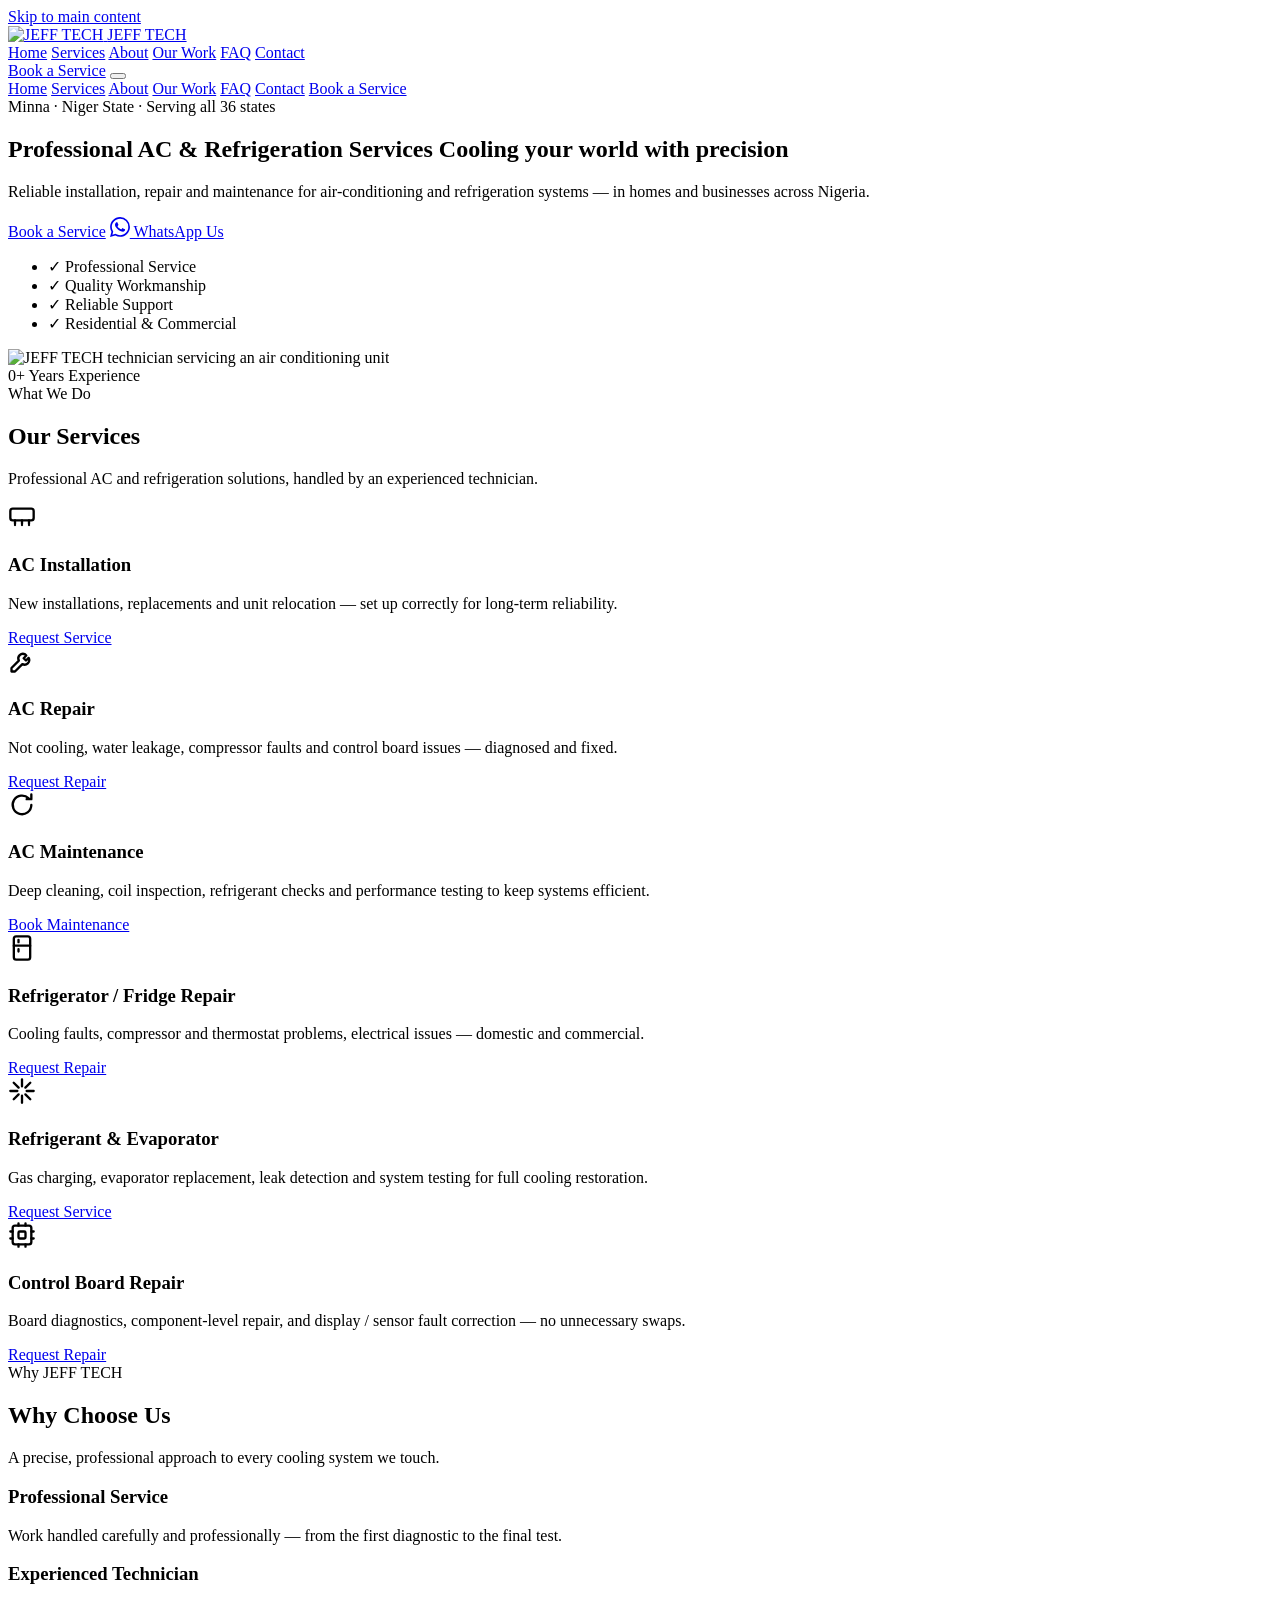
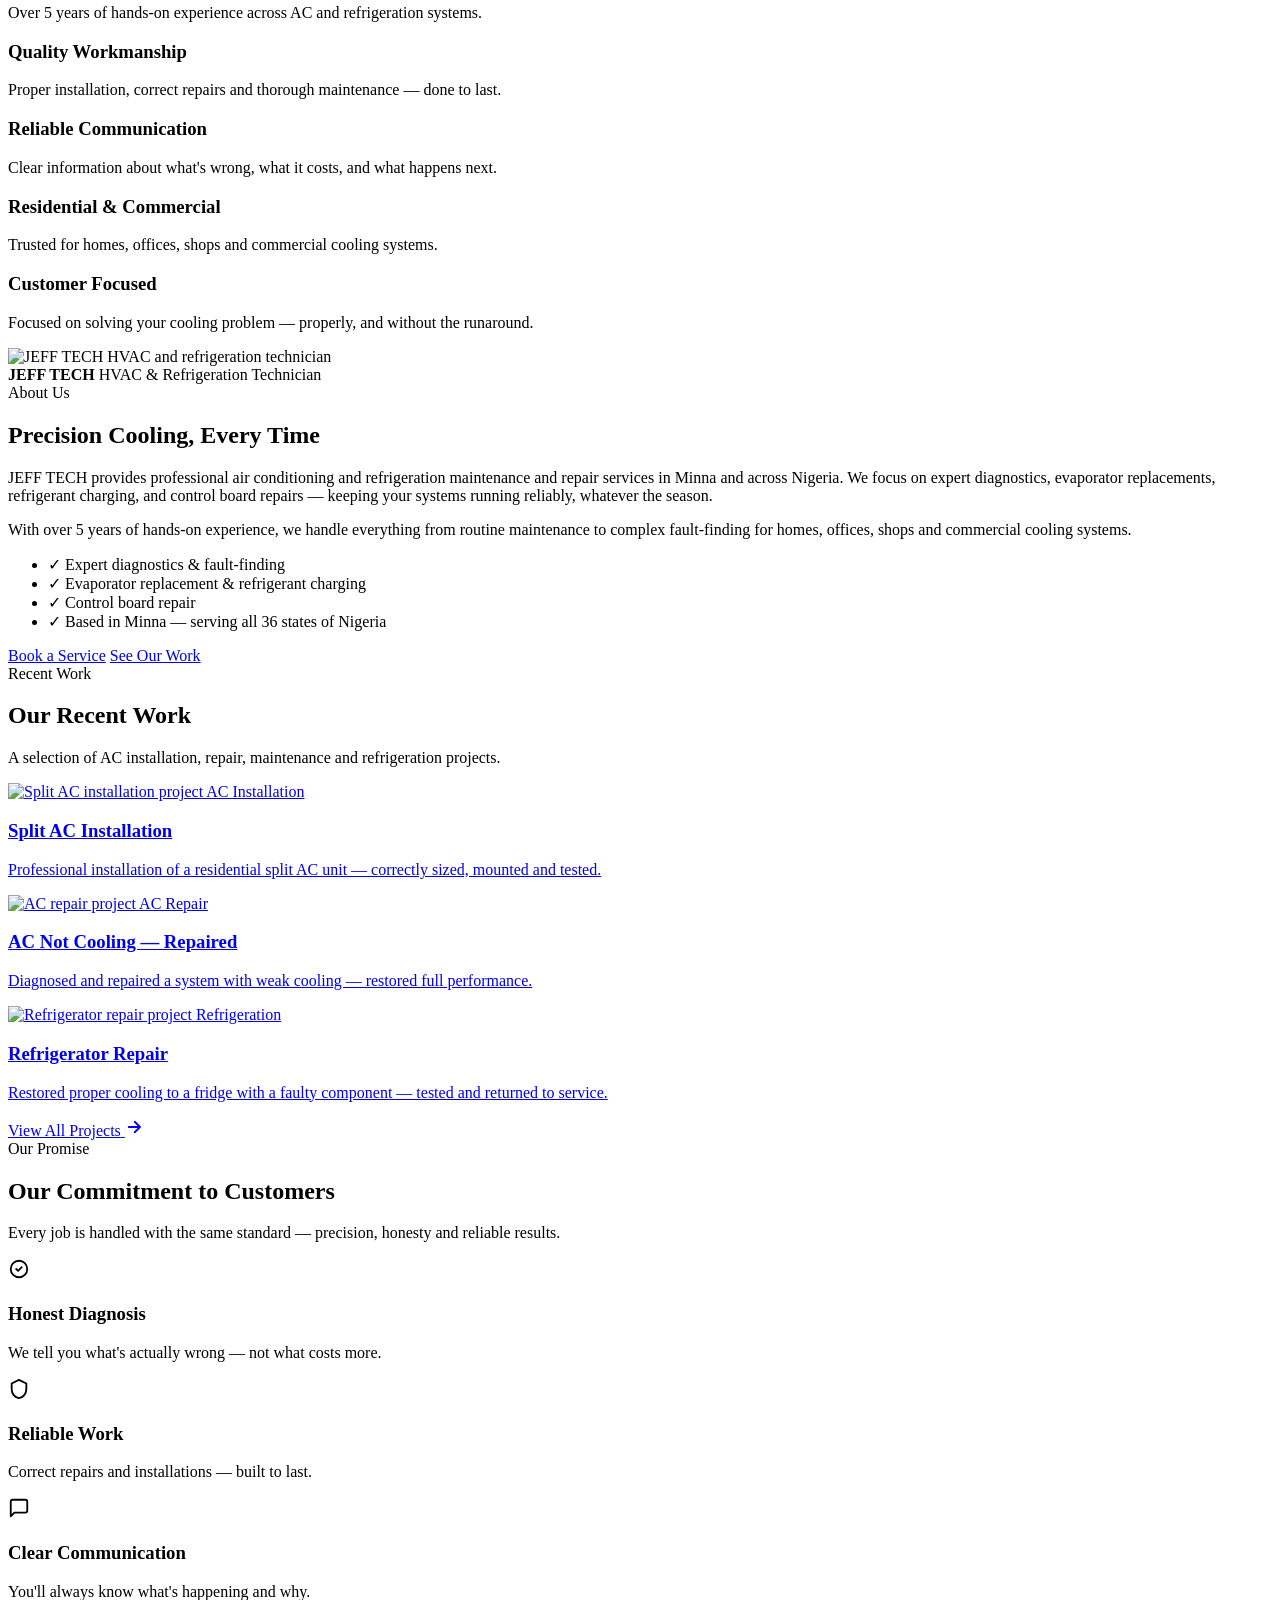
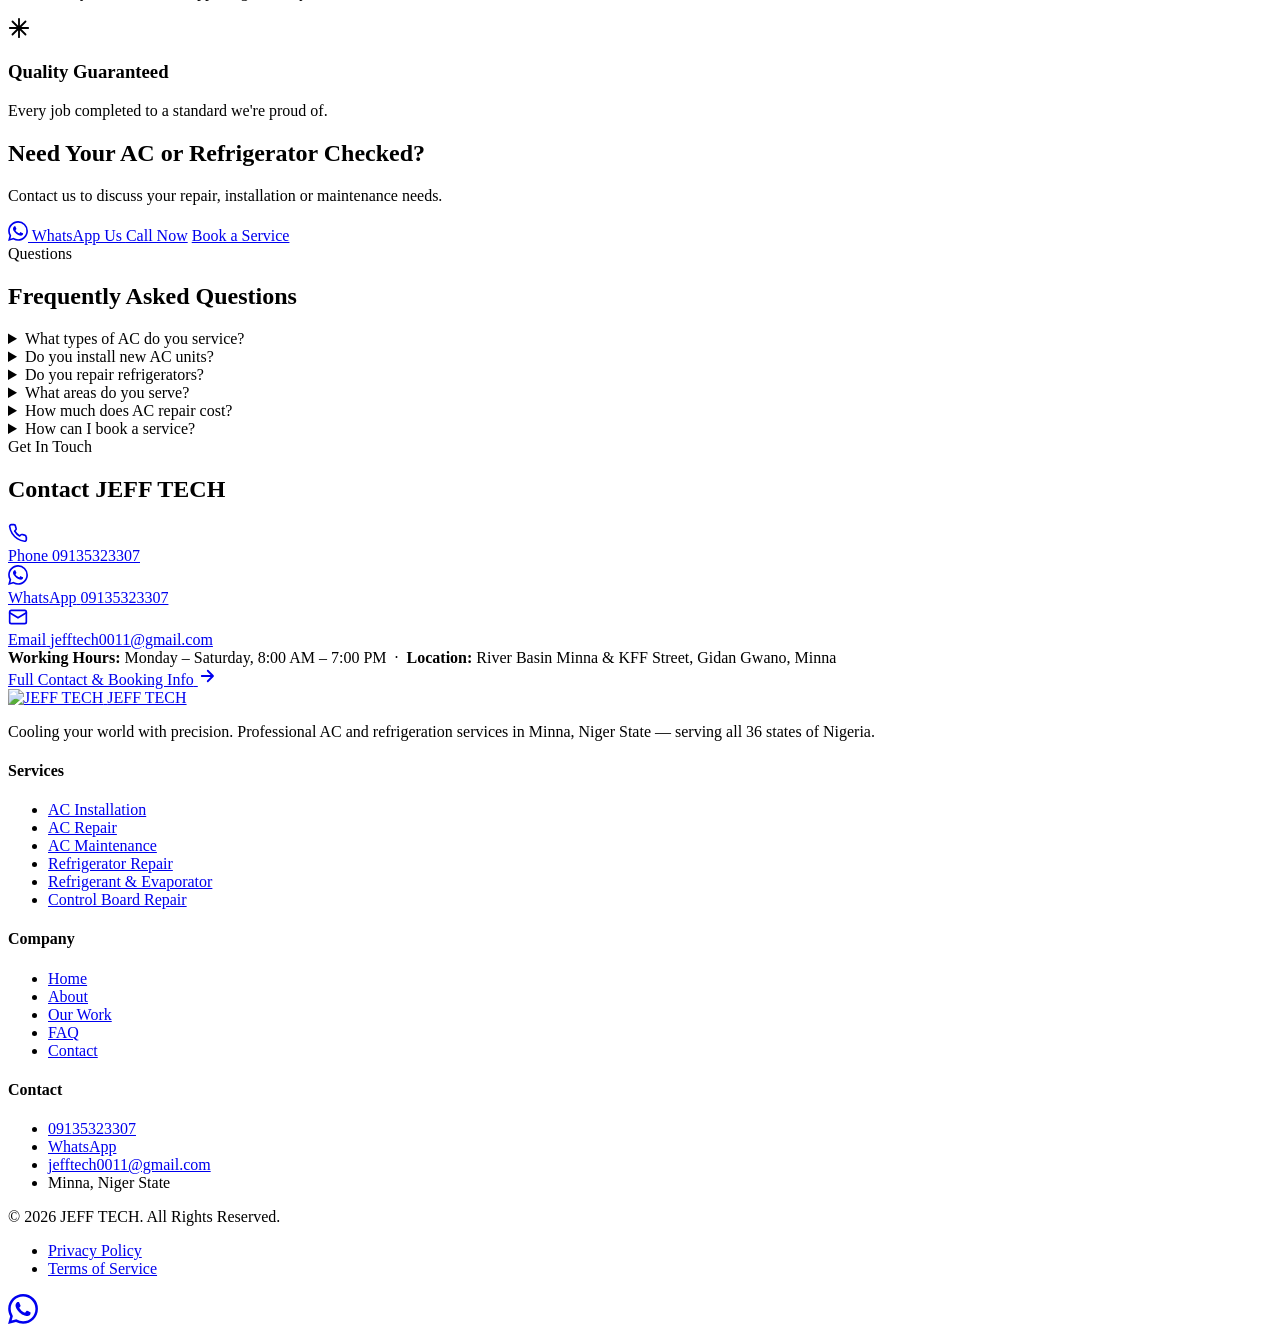
==== index.html @ ef2474ff "Add files via upload" ====
<!DOCTYPE html>
<html lang="en">
<head>
  <meta charset="UTF-8" />
  <meta name="viewport" content="width=device-width, initial-scale=1.0" />
  <meta name="theme-color" content="#0B1F33" />

  <title>JEFF TECH | AC & Refrigeration Services in Minna, Niger State</title>
  <meta name="description" content="JEFF TECH provides professional AC installation, repair, maintenance and refrigeration services in Minna, Niger State. Expert diagnostics, evaporator replacement, refrigerant charging & control board repair. Call 09135323307." />
  <meta name="keywords" content="AC repair Minna, AC installation Minna, AC maintenance Niger State, refrigerator repair Minna, fridge repair Niger State, HVAC services Nigeria, air conditioner technician Minna" />
  <meta name="author" content="JEFF TECH" />
  <link rel="canonical" href="https://jefftech.example.com/" />

  <meta property="og:type" content="website" />
  <meta property="og:title" content="JEFF TECH | AC & Refrigeration Services" />
  <meta property="og:description" content="Cooling your world with precision. Professional AC and refrigeration services in Minna, Niger State — serving all 36 states of Nigeria." />
  <meta property="og:url" content="https://jefftech.example.com/" />
  <meta property="og:image" content="https://jefftech.example.com/images/hero/hero-placeholder.jpeg" />
  <meta property="og:site_name" content="JEFF TECH" />

  <meta name="twitter:card" content="summary_large_image" />
  <meta name="twitter:title" content="JEFF TECH | AC & Refrigeration Services" />
  <meta name="twitter:description" content="Cooling your world with precision. Professional AC and refrigeration services in Minna and across Nigeria." />

  <link rel="icon" href="images/icons/favicon.svg" type="image/svg+xml" />
  <link rel="preconnect" href="https://fonts.googleapis.com" />
  <link rel="preconnect" href="https://fonts.gstatic.com" crossorigin />
  <link href="https://fonts.googleapis.com/css2?family=Inter:wght@400;500;600;700;800&display=swap" rel="stylesheet" />

  <link rel="stylesheet" href="css/style.css" />
  <link rel="stylesheet" href="css/responsive.css" />

  <script type="application/ld+json">
  {
    "@context": "https://schema.org",
    "@type": "HVACBusiness",
    "name": "JEFF TECH",
    "description": "Professional air conditioning and refrigeration maintenance and repair services based in Minna, Niger State, Nigeria.",
    "slogan": "Cooling your world with precision",
    "telephone": "+2349135323307",
    "email": "jefftech0011@gmail.com",
    "url": "https://jefftech.example.com/",
    "address": {
      "@type": "PostalAddress",
      "streetAddress": "KFF Street, Gidan Gwano",
      "addressLocality": "Minna",
      "addressRegion": "Niger State",
      "addressCountry": "NG"
    },
    "areaServed": { "@type": "Country", "name": "Nigeria" },
    "openingHoursSpecification": [{
      "@type": "OpeningHoursSpecification",
      "dayOfWeek": ["Monday","Tuesday","Wednesday","Thursday","Friday","Saturday"],
      "opens": "08:00",
      "closes": "19:00"
    }],
    "priceRange": "₦₦"
  }
  </script>
</head>

<body>

  <a href="#main" class="skip-link">Skip to main content</a>

  <header class="navbar" id="navbar">
    <div class="container nav-inner">
      <a href="index.html" class="logo" aria-label="JEFF TECH home">
        <img src="images/icons/logo.jpeg" alt="JEFF TECH" class="logo-img" />
        <span class="logo-text">JEFF TECH</span>
      </a>

      <nav class="nav-links" aria-label="Primary">
        <a href="#hero">Home</a>
        <a href="#services">Services</a>
        <a href="#about">About</a>
        <a href="projects.html">Our Work</a>
        <a href="#faq">FAQ</a>
        <a href="contact.html">Contact</a>
      </nav>

      <a href="contact.html" class="btn btn-primary nav-cta">Book a Service</a>

      <button class="nav-toggle" id="navToggle" aria-label="Open menu" aria-expanded="false" aria-controls="mobileMenu">
        <span></span><span></span><span></span>
      </button>
    </div>
  </header>

  <div class="mobile-menu" id="mobileMenu" aria-hidden="true">
    <nav aria-label="Mobile">
      <a href="#hero">Home</a>
      <a href="#services">Services</a>
      <a href="#about">About</a>
      <a href="projects.html">Our Work</a>
      <a href="#faq">FAQ</a>
      <a href="contact.html">Contact</a>
      <a href="contact.html" class="btn btn-primary mobile-menu-cta">Book a Service</a>
    </nav>
  </div>

  <main id="main">

    <!-- 1. HERO -->
    <section class="hero" id="hero">
      <div class="container hero-grid">

        <div class="hero-content">
          <span class="hero-eyebrow reveal">Minna · Niger State · Serving all 36 states</span>
          <h1 class="hero-title">
            Professional AC &amp; Refrigeration Services
            <span class="hero-title-accent">Cooling your world with precision</span>
          </h1>
          <p class="hero-sub reveal">
            Reliable installation, repair and maintenance for air-conditioning and refrigeration systems — in homes and businesses across Nigeria.
          </p>

          <div class="hero-actions reveal">
            <a href="contact.html" class="btn btn-primary btn-lg">Book a Service</a>
            <a href="https://wa.me/2349135323307?text=Hello%20JEFF%20TECH%2C%20I%20found%20your%20website%20and%20would%20like%20to%20inquire%20about%20your%20AC%20and%20refrigeration%20services."
               class="btn btn-whatsapp btn-lg"
               target="_blank" rel="noopener" data-wa="hero">
              <svg viewBox="0 0 24 24" width="20" height="20" fill="currentColor" aria-hidden="true"><path d="M17.472 14.382c-.297-.149-1.758-.867-2.03-.967-.273-.099-.471-.148-.67.15-.197.297-.767.966-.94 1.164-.173.199-.347.223-.644.075-.297-.15-1.255-.463-2.39-1.475-.883-.788-1.48-1.761-1.653-2.059-.173-.297-.018-.458.13-.606.134-.133.297-.347.446-.52.149-.174.198-.298.298-.497.099-.198.05-.371-.025-.52-.075-.149-.669-1.612-.916-2.207-.242-.579-.487-.5-.669-.51a12.8 12.8 0 0 0-.57-.01c-.198 0-.52.074-.792.372-.272.297-1.04 1.016-1.04 2.479 0 1.462 1.065 2.875 1.213 3.074.149.198 2.096 3.2 5.077 4.487.709.306 1.262.489 1.694.625.712.227 1.36.195 1.871.118.571-.085 1.758-.719 2.006-1.413.248-.694.248-1.289.173-1.413-.074-.124-.272-.198-.57-.347m-5.421 7.403h-.004a9.87 9.87 0 0 1-5.031-1.378l-.361-.214-3.741.982.998-3.648-.235-.374a9.86 9.86 0 0 1-1.51-5.26c.001-5.45 4.436-9.884 9.888-9.884 2.64 0 5.122 1.03 6.988 2.898a9.825 9.825 0 0 1 2.893 6.994c-.003 5.45-4.437 9.884-9.885 9.884m8.413-18.297A11.815 11.815 0 0 0 12.05 0C5.495 0 .16 5.335.157 11.892c0 2.096.547 4.142 1.588 5.945L.057 24l6.305-1.654a11.882 11.882 0 0 0 5.683 1.448h.005c6.554 0 11.89-5.335 11.893-11.893a11.821 11.821 0 0 0-3.48-8.413"/></svg>
              WhatsApp Us
            </a>
          </div>

          <ul class="hero-trust reveal" aria-label="Trust indicators">
            <li><span class="check" aria-hidden="true">✓</span> Professional Service</li>
            <li><span class="check" aria-hidden="true">✓</span> Quality Workmanship</li>
            <li><span class="check" aria-hidden="true">✓</span> Reliable Support</li>
            <li><span class="check" aria-hidden="true">✓</span> Residential &amp; Commercial</li>
          </ul>
        </div>

        <div class="hero-visual reveal">
          <div class="hero-image-wrap">
            <img src="images/hero/hero-placeholder.jpeg"
                 alt="JEFF TECH technician servicing an air conditioning unit"
                 width="640" height="720" loading="eager" fetchpriority="high" />
            <div class="hero-badge">
              <span class="hero-badge-num" data-count="5">0</span><span class="hero-badge-plus">+</span>
              <span class="hero-badge-label">Years Experience</span>
            </div>
          </div>
        </div>

      </div>
    </section>

    <!-- 2. SERVICES -->
    <section class="section services" id="services">
      <div class="container">
        <header class="section-head reveal">
          <span class="section-eyebrow">What We Do</span>
          <h2 class="section-title frost-line">Our Services</h2>
          <p class="section-sub">Professional AC and refrigeration solutions, handled by an experienced technician.</p>
        </header>

        <div class="services-row">
          <article class="service-card reveal">
            <div class="service-icon" aria-hidden="true">
              <svg viewBox="0 0 24 24" width="28" height="28" fill="none" stroke="currentColor" stroke-width="2" stroke-linecap="round" stroke-linejoin="round"><rect x="2" y="4" width="20" height="10" rx="2"/><path d="M6 14v3M12 14v3M18 14v3M6 18h.01M12 18h.01M18 18h.01"/></svg>
            </div>
            <h3>AC Installation</h3>
            <p>New installations, replacements and unit relocation — set up correctly for long-term reliability.</p>
            <a href="https://wa.me/2349135323307?text=Hello%20JEFF%20TECH%2C%20I%20would%20like%20to%20inquire%20about%20AC%20installation.%20My%20location%20is%20______."
               class="btn btn-outline service-cta" target="_blank" rel="noopener" data-wa="install">Request Service</a>
          </article>

          <article class="service-card reveal">
            <div class="service-icon" aria-hidden="true">
              <svg viewBox="0 0 24 24" width="28" height="28" fill="none" stroke="currentColor" stroke-width="2" stroke-linecap="round" stroke-linejoin="round"><path d="M14.7 6.3a4 4 0 0 0-5.4 5.4L3 18v3h3l6.3-6.3a4 4 0 0 0 5.4-5.4l-2.3 2.3-2-2 2.3-2.3z"/></svg>
            </div>
            <h3>AC Repair</h3>
            <p>Not cooling, water leakage, compressor faults and control board issues — diagnosed and fixed.</p>
            <a href="https://wa.me/2349135323307?text=Hello%20JEFF%20TECH%2C%20I%20need%20help%20repairing%20my%20AC.%20The%20problem%20is%20______.%20My%20location%20is%20______."
               class="btn btn-outline service-cta" target="_blank" rel="noopener" data-wa="repair">Request Repair</a>
          </article>

          <article class="service-card reveal">
            <div class="service-icon" aria-hidden="true">
              <svg viewBox="0 0 24 24" width="28" height="28" fill="none" stroke="currentColor" stroke-width="2" stroke-linecap="round" stroke-linejoin="round"><path d="M20 12a8 8 0 1 1-2.3-5.7"/><path d="M20 3v4h-4"/></svg>
            </div>
            <h3>AC Maintenance</h3>
            <p>Deep cleaning, coil inspection, refrigerant checks and performance testing to keep systems efficient.</p>
            <a href="https://wa.me/2349135323307?text=Hello%20JEFF%20TECH%2C%20I%20would%20like%20to%20book%20AC%20maintenance.%20My%20location%20is%20______."
               class="btn btn-outline service-cta" target="_blank" rel="noopener" data-wa="maintenance">Book Maintenance</a>
          </article>

          <article class="service-card reveal">
            <div class="service-icon" aria-hidden="true">
              <svg viewBox="0 0 24 24" width="28" height="28" fill="none" stroke="currentColor" stroke-width="2" stroke-linecap="round" stroke-linejoin="round"><rect x="5" y="2" width="14" height="20" rx="2"/><path d="M5 10h14M9 5v2M9 13v2"/></svg>
            </div>
            <h3>Refrigerator / Fridge Repair</h3>
            <p>Cooling faults, compressor and thermostat problems, electrical issues — domestic and commercial.</p>
            <a href="https://wa.me/2349135323307?text=Hello%20JEFF%20TECH%2C%20I%20need%20help%20repairing%20my%20refrigerator.%20The%20problem%20is%20______.%20My%20location%20is%20______."
               class="btn btn-outline service-cta" target="_blank" rel="noopener" data-wa="fridge-repair">Request Repair</a>
          </article>

          <article class="service-card reveal">
            <div class="service-icon" aria-hidden="true">
              <svg viewBox="0 0 24 24" width="28" height="28" fill="none" stroke="currentColor" stroke-width="2" stroke-linecap="round" stroke-linejoin="round"><path d="M12 2v6M12 16v6M4.9 4.9l4.2 4.2M14.9 14.9l4.2 4.2M2 12h6M16 12h6M4.9 19.1l4.2-4.2M14.9 9.1l4.2-4.2"/></svg>
            </div>
            <h3>Refrigerant &amp; Evaporator</h3>
            <p>Gas charging, evaporator replacement, leak detection and system testing for full cooling restoration.</p>
            <a href="https://wa.me/2349135323307?text=Hello%20JEFF%20TECH%2C%20I%20would%20like%20to%20inquire%20about%20refrigerant%20charging%20or%20evaporator%20replacement.%20My%20location%20is%20______."
               class="btn btn-outline service-cta" target="_blank" rel="noopener" data-wa="refrigerant">Request Service</a>
          </article>

          <article class="service-card reveal">
            <div class="service-icon" aria-hidden="true">
              <svg viewBox="0 0 24 24" width="28" height="28" fill="none" stroke="currentColor" stroke-width="2" stroke-linecap="round" stroke-linejoin="round"><rect x="4" y="4" width="16" height="16" rx="2"/><rect x="9" y="9" width="6" height="6" rx="1"/><path d="M9 2v2M15 2v2M9 20v2M15 20v2M2 9h2M2 15h2M20 9h2M20 15h2"/></svg>
            </div>
            <h3>Control Board Repair</h3>
            <p>Board diagnostics, component-level repair, and display / sensor fault correction — no unnecessary swaps.</p>
            <a href="https://wa.me/2349135323307?text=Hello%20JEFF%20TECH%2C%20I%20need%20help%20with%20a%20control%20board%20issue.%20My%20location%20is%20______."
               class="btn btn-outline service-cta" target="_blank" rel="noopener" data-wa="control-board">Request Repair</a>
          </article>
        </div>
      </div>
    </section>

    <!-- 3. WHY CHOOSE US -->
    <section class="section why" id="why">
      <div class="container">
        <header class="section-head reveal">
          <span class="section-eyebrow">Why JEFF TECH</span>
          <h2 class="section-title frost-line">Why Choose Us</h2>
          <p class="section-sub">A precise, professional approach to every cooling system we touch.</p>
        </header>

        <div class="why-grid">
          <div class="why-card reveal">
            <h3>Professional Service</h3>
            <p>Work handled carefully and professionally — from the first diagnostic to the final test.</p>
          </div>
          <div class="why-card reveal">
            <h3>Experienced Technician</h3>
            <p>Over 5 years of hands-on experience across AC and refrigeration systems.</p>
          </div>
          <div class="why-card reveal">
            <h3>Quality Workmanship</h3>
            <p>Proper installation, correct repairs and thorough maintenance — done to last.</p>
          </div>
          <div class="why-card reveal">
            <h3>Reliable Communication</h3>
            <p>Clear information about what's wrong, what it costs, and what happens next.</p>
          </div>
          <div class="why-card reveal">
            <h3>Residential &amp; Commercial</h3>
            <p>Trusted for homes, offices, shops and commercial cooling systems.</p>
          </div>
          <div class="why-card reveal">
            <h3>Customer Focused</h3>
            <p>Focused on solving your cooling problem — properly, and without the runaround.</p>
          </div>
        </div>
      </div>
    </section>

    <!-- 4. ABOUT -->
    <section class="section about" id="about">
      <div class="container about-grid">

        <div class="about-visual reveal">
          <div class="about-image-wrap">
            <img src="images/technician/technician-placeholder.jpeg"
                 alt="JEFF TECH HVAC and refrigeration technician" loading="lazy" width="600" height="700" />
            <div class="about-name-tag">
              <strong>JEFF TECH</strong>
              <span>HVAC &amp; Refrigeration Technician</span>
            </div>
          </div>
        </div>

        <div class="about-content reveal">
          <span class="section-eyebrow">About Us</span>
          <h2 class="section-title frost-line">Precision Cooling, Every Time</h2>
          <p>JEFF TECH provides professional air conditioning and refrigeration maintenance and repair services in Minna and across Nigeria. We focus on expert diagnostics, evaporator replacements, refrigerant charging, and control board repairs — keeping your systems running reliably, whatever the season.</p>
          <p>With over 5 years of hands-on experience, we handle everything from routine maintenance to complex fault-finding for homes, offices, shops and commercial cooling systems.</p>

          <ul class="about-list">
            <li><span class="check" aria-hidden="true">✓</span> Expert diagnostics &amp; fault-finding</li>
            <li><span class="check" aria-hidden="true">✓</span> Evaporator replacement &amp; refrigerant charging</li>
            <li><span class="check" aria-hidden="true">✓</span> Control board repair</li>
            <li><span class="check" aria-hidden="true">✓</span> Based in Minna — serving all 36 states of Nigeria</li>
          </ul>

          <div class="about-actions">
            <a href="contact.html" class="btn btn-primary">Book a Service</a>
            <a href="projects.html" class="btn btn-outline">See Our Work</a>
          </div>
        </div>

      </div>
    </section>

    <!-- 5. RECENT WORK -->
    <section class="section project-preview" id="work">
      <div class="container">
        <header class="section-head reveal">
          <span class="section-eyebrow">Recent Work</span>
          <h2 class="section-title frost-line">Our Recent Work</h2>
          <p class="section-sub">A selection of AC installation, repair, maintenance and refrigeration projects.</p>
        </header>

        <div class="grid grid-3 project-grid">
          <a class="project-card reveal" href="projects.html">
            <div class="project-thumb">
              <img src="images/projects/project-1.jpeg" alt="Split AC installation project" loading="lazy" width="400" height="300" />
              <span class="project-cat">AC Installation</span>
            </div>
            <h3>Split AC Installation</h3>
            <p>Professional installation of a residential split AC unit — correctly sized, mounted and tested.</p>
          </a>
          <a class="project-card reveal" href="projects.html">
            <div class="project-thumb">
              <img src="images/projects/project-2.jpeg" alt="AC repair project" loading="lazy" width="400" height="300" />
              <span class="project-cat">AC Repair</span>
            </div>
            <h3>AC Not Cooling — Repaired</h3>
            <p>Diagnosed and repaired a system with weak cooling — restored full performance.</p>
          </a>
          <a class="project-card reveal" href="projects.html">
            <div class="project-thumb">
              <img src="images/projects/project-4.jpeg" alt="Refrigerator repair project" loading="lazy" width="400" height="300" />
              <span class="project-cat">Refrigeration</span>
            </div>
            <h3>Refrigerator Repair</h3>
            <p>Restored proper cooling to a fridge with a faulty component — tested and returned to service.</p>
          </a>
        </div>

        <div class="view-all-wrap reveal">
          <a href="projects.html" class="btn-view-all">
            <span>View All Projects</span>
            <svg viewBox="0 0 24 24" width="18" height="18" fill="none" stroke="currentColor" stroke-width="2.4" stroke-linecap="round" stroke-linejoin="round" aria-hidden="true"><path d="M5 12h14M13 5l7 7-7 7"/></svg>
          </a>
        </div>
      </div>
    </section>

    <!-- 6. OUR PROMISE -->
    <section class="section commitment" id="reviews">
      <div class="container">
        <header class="section-head reveal">
          <span class="section-eyebrow">Our Promise</span>
          <h2 class="section-title frost-line">Our Commitment to Customers</h2>
          <p class="section-sub">Every job is handled with the same standard — precision, honesty and reliable results.</p>
        </header>

        <div class="promise-grid">
          <div class="promise-card reveal">
            <div class="promise-icon" aria-hidden="true">
              <svg viewBox="0 0 24 24" width="22" height="22" fill="none" stroke="currentColor" stroke-width="2" stroke-linecap="round" stroke-linejoin="round"><circle cx="12" cy="12" r="9"/><path d="m9 12 2 2 4-4"/></svg>
            </div>
            <h3>Honest Diagnosis</h3>
            <p>We tell you what's actually wrong — not what costs more.</p>
          </div>
          <div class="promise-card reveal">
            <div class="promise-icon" aria-hidden="true">
              <svg viewBox="0 0 24 24" width="22" height="22" fill="none" stroke="currentColor" stroke-width="2" stroke-linecap="round" stroke-linejoin="round"><path d="M12 2 4 6v6c0 5 3.4 9.4 8 10 4.6-.6 8-5 8-10V6l-8-4z"/></svg>
            </div>
            <h3>Reliable Work</h3>
            <p>Correct repairs and installations — built to last.</p>
          </div>
          <div class="promise-card reveal">
            <div class="promise-icon" aria-hidden="true">
              <svg viewBox="0 0 24 24" width="22" height="22" fill="none" stroke="currentColor" stroke-width="2" stroke-linecap="round" stroke-linejoin="round"><path d="M21 15a2 2 0 0 1-2 2H7l-4 4V5a2 2 0 0 1 2-2h14a2 2 0 0 1 2 2z"/></svg>
            </div>
            <h3>Clear Communication</h3>
            <p>You'll always know what's happening and why.</p>
          </div>
          <div class="promise-card reveal">
            <div class="promise-icon" aria-hidden="true">
              <svg viewBox="0 0 24 24" width="22" height="22" fill="none" stroke="currentColor" stroke-width="2" stroke-linecap="round" stroke-linejoin="round"><path d="M12 2v20M2 12h20M4.9 4.9l14.2 14.2M19.1 4.9 4.9 19.1"/></svg>
            </div>
            <h3>Quality Guaranteed</h3>
            <p>Every job completed to a standard we're proud of.</p>
          </div>
        </div>
      </div>
    </section>

    <!-- 7. MAIN CTA -->
    <section class="section main-cta">
      <div class="container main-cta-inner reveal">
        <h2>Need Your AC or Refrigerator Checked?</h2>
        <p>Contact us to discuss your repair, installation or maintenance needs.</p>
        <div class="main-cta-actions">
          <a href="https://wa.me/2349135323307?text=Hello%20JEFF%20TECH%2C%20I%20found%20your%20website%20and%20would%20like%20to%20inquire%20about%20your%20HVAC%20and%20refrigeration%20services."
             class="btn btn-whatsapp btn-lg" target="_blank" rel="noopener" data-wa="main-cta">
            <svg viewBox="0 0 24 24" width="20" height="20" fill="currentColor" aria-hidden="true"><path d="M17.472 14.382c-.297-.149-1.758-.867-2.03-.967-.273-.099-.471-.148-.67.15-.197.297-.767.966-.94 1.164-.173.199-.347.223-.644.075-.297-.15-1.255-.463-2.39-1.475-.883-.788-1.48-1.761-1.653-2.059-.173-.297-.018-.458.13-.606.134-.133.297-.347.446-.52.149-.174.198-.298.298-.497.099-.198.05-.371-.025-.52-.075-.149-.669-1.612-.916-2.207-.242-.579-.487-.5-.669-.51a12.8 12.8 0 0 0-.57-.01c-.198 0-.52.074-.792.372-.272.297-1.04 1.016-1.04 2.479 0 1.462 1.065 2.875 1.213 3.074.149.198 2.096 3.2 5.077 4.487.709.306 1.262.489 1.694.625.712.227 1.36.195 1.871.118.571-.085 1.758-.719 2.006-1.413.248-.694.248-1.289.173-1.413-.074-.124-.272-.198-.57-.347m-5.421 7.403h-.004a9.87 9.87 0 0 1-5.031-1.378l-.361-.214-3.741.982.998-3.648-.235-.374a9.86 9.86 0 0 1-1.51-5.26c.001-5.45 4.436-9.884 9.888-9.884 2.64 0 5.122 1.03 6.988 2.898a9.825 9.825 0 0 1 2.893 6.994c-.003 5.45-4.437 9.884-9.885 9.884m8.413-18.297A11.815 11.815 0 0 0 12.05 0C5.495 0 .16 5.335.157 11.892c0 2.096.547 4.142 1.588 5.945L.057 24l6.305-1.654a11.882 11.882 0 0 0 5.683 1.448h.005c6.554 0 11.89-5.335 11.893-11.893a11.821 11.821 0 0 0-3.48-8.413"/></svg>
            WhatsApp Us
          </a>
          <a href="tel:+2349135323307" class="btn btn-light btn-lg" data-phone="main-cta">Call Now</a>
          <a href="contact.html" class="btn btn-outline-light btn-lg">Book a Service</a>
        </div>
      </div>
    </section>

    <!-- 8. FAQ -->
    <section class="section faq" id="faq">
      <div class="container faq-container">
        <header class="section-head reveal">
          <span class="section-eyebrow">Questions</span>
          <h2 class="section-title frost-line">Frequently Asked Questions</h2>
        </header>

        <div class="faq-list" id="faqList">

          <details class="faq-item reveal">
            <summary><span>What types of AC do you service?</span><span class="faq-chevron" aria-hidden="true"></span></summary>
            <div class="faq-answer"><p>We service split ACs and window units for residential and commercial use — including installation, repair, maintenance, refrigerant charging and control board repair.</p></div>
          </details>

          <details class="faq-item reveal">
            <summary><span>Do you install new AC units?</span><span class="faq-chevron" aria-hidden="true"></span></summary>
            <div class="faq-answer"><p>Yes. We handle new installations, replacements and relocation of AC units — set up correctly for efficiency and long-term reliability.</p></div>
          </details>

          <details class="faq-item reveal">
            <summary><span>Do you repair refrigerators?</span><span class="faq-chevron" aria-hidden="true"></span></summary>
            <div class="faq-answer"><p>Yes. We repair and maintain domestic and commercial refrigerators — including cooling faults, compressor issues, thermostat problems and electrical faults.</p></div>
          </details>

          <details class="faq-item reveal">
            <summary><span>What areas do you serve?</span><span class="faq-chevron" aria-hidden="true"></span></summary>
            <div class="faq-answer"><p>We're based in Minna, Niger State — and offer professional, reliable cooling system services across all thirty-six states of Nigeria.</p></div>
          </details>

          <details class="faq-item reveal">
            <summary><span>How much does AC repair cost?</span><span class="faq-chevron" aria-hidden="true"></span></summary>
            <div class="faq-answer"><p>Cost depends on the fault and the parts required. We diagnose first, then tell you what's needed — no guessing, no surprises. Message us on WhatsApp with the problem and your location for a clearer picture.</p></div>
          </details>

          <details class="faq-item reveal">
            <summary><span>How can I book a service?</span><span class="faq-chevron" aria-hidden="true"></span></summary>
            <div class="faq-answer"><p>Three ways: call 09135323307, message us on WhatsApp, or visit our <a href="contact.html">Contact page</a> for full contact details and locations.</p></div>
          </details>

        </div>
      </div>
    </section>

    <!-- 9. CONTACT PREVIEW -->
    <section class="section contact-preview" id="contact-preview">
      <div class="container">
        <header class="section-head reveal">
          <span class="section-eyebrow">Get In Touch</span>
          <h2 class="section-title frost-line">Contact JEFF TECH</h2>
        </header>

        <div class="contact-trio">

          <a class="contact-mini reveal" href="tel:+2349135323307" data-phone="preview">
            <div class="contact-mini-icon" aria-hidden="true">
              <svg viewBox="0 0 24 24" width="20" height="20" fill="none" stroke="currentColor" stroke-width="2" stroke-linecap="round" stroke-linejoin="round"><path d="M22 16.9v3a2 2 0 0 1-2.2 2 19.8 19.8 0 0 1-8.6-3.1 19.5 19.5 0 0 1-6-6A19.8 19.8 0 0 1 2 4.2 2 2 0 0 1 4 2h3a2 2 0 0 1 2 1.7c.1.9.3 1.8.7 2.6a2 2 0 0 1-.5 2.1L8 9.6a16 16 0 0 0 6 6l1.2-1.2a2 2 0 0 1 2.1-.5c.8.3 1.7.6 2.6.7a2 2 0 0 1 1.7 2z"/></svg>
            </div>
            <span class="contact-mini-label">Phone</span>
            <span class="contact-mini-value">09135323307</span>
          </a>

          <a class="contact-mini contact-mini-featured reveal"
             href="https://wa.me/2349135323307?text=Hello%20JEFF%20TECH%2C%20I%20found%20your%20website%20and%20would%20like%20to%20inquire%20about%20your%20AC%20and%20refrigeration%20services."
             target="_blank" rel="noopener" data-wa="preview">
            <div class="contact-mini-icon" aria-hidden="true">
              <svg viewBox="0 0 24 24" width="20" height="20" fill="currentColor"><path d="M17.472 14.382c-.297-.149-1.758-.867-2.03-.967-.273-.099-.471-.148-.67.15-.197.297-.767.966-.94 1.164-.173.199-.347.223-.644.075-.297-.15-1.255-.463-2.39-1.475-.883-.788-1.48-1.761-1.653-2.059-.173-.297-.018-.458.13-.606.134-.133.297-.347.446-.52.149-.174.198-.298.298-.497.099-.198.05-.371-.025-.52-.075-.149-.669-1.612-.916-2.207-.242-.579-.487-.5-.669-.51a12.8 12.8 0 0 0-.57-.01c-.198 0-.52.074-.792.372-.272.297-1.04 1.016-1.04 2.479 0 1.462 1.065 2.875 1.213 3.074.149.198 2.096 3.2 5.077 4.487.709.306 1.262.489 1.694.625.712.227 1.36.195 1.871.118.571-.085 1.758-.719 2.006-1.413.248-.694.248-1.289.173-1.413-.074-.124-.272-.198-.57-.347m-5.421 7.403h-.004a9.87 9.87 0 0 1-5.031-1.378l-.361-.214-3.741.982.998-3.648-.235-.374a9.86 9.86 0 0 1-1.51-5.26c.001-5.45 4.436-9.884 9.888-9.884 2.64 0 5.122 1.03 6.988 2.898a9.825 9.825 0 0 1 2.893 6.994c-.003 5.45-4.437 9.884-9.885 9.884m8.413-18.297A11.815 11.815 0 0 0 12.05 0C5.495 0 .16 5.335.157 11.892c0 2.096.547 4.142 1.588 5.945L.057 24l6.305-1.654a11.882 11.882 0 0 0 5.683 1.448h.005c6.554 0 11.89-5.335 11.893-11.893a11.821 11.821 0 0 0-3.48-8.413"/></svg>
            </div>
            <span class="contact-mini-label">WhatsApp</span>
            <span class="contact-mini-value">09135323307</span>
          </a>

          <a class="contact-mini reveal" href="mailto:jefftech0011@gmail.com">
            <div class="contact-mini-icon" aria-hidden="true">
              <svg viewBox="0 0 24 24" width="20" height="20" fill="none" stroke="currentColor" stroke-width="2" stroke-linecap="round" stroke-linejoin="round"><rect x="2" y="4" width="20" height="16" rx="2"/><path d="m2 7 10 6 10-6"/></svg>
            </div>
            <span class="contact-mini-label">Email</span>
            <span class="contact-mini-value">jefftech0011@gmail.com</span>
          </a>

        </div>

        <div class="contact-hours reveal">
          <strong>Working Hours:</strong> Monday – Saturday, 8:00 AM – 7:00 PM &nbsp;·&nbsp; <strong>Location:</strong> River Basin Minna &amp; KFF Street, Gidan Gwano, Minna
        </div>

        <div class="view-all-wrap reveal">
          <a href="contact.html" class="btn-view-all">
            <span>Full Contact &amp; Booking Info</span>
            <svg viewBox="0 0 24 24" width="18" height="18" fill="none" stroke="currentColor" stroke-width="2.4" stroke-linecap="round" stroke-linejoin="round" aria-hidden="true"><path d="M5 12h14M13 5l7 7-7 7"/></svg>
          </a>
        </div>
      </div>
    </section>

  </main>

  <footer class="footer">
    <div class="container footer-grid">

      <div class="footer-col footer-brand">
        <a href="index.html" class="logo logo-footer">
            <img src="images/icons/logo.jpeg" alt="JEFF TECH" class="logo-img" />
            <span class="logo-text">JEFF TECH</span>
        </a>
        <p>Cooling your world with precision. Professional AC and refrigeration services in Minna, Niger State — serving all 36 states of Nigeria.</p>
      </div>

      <div class="footer-col">
        <h4>Services</h4>
        <ul>
          <li><a href="index.html#services">AC Installation</a></li>
          <li><a href="index.html#services">AC Repair</a></li>
          <li><a href="index.html#services">AC Maintenance</a></li>
          <li><a href="index.html#services">Refrigerator Repair</a></li>
          <li><a href="index.html#services">Refrigerant &amp; Evaporator</a></li>
          <li><a href="index.html#services">Control Board Repair</a></li>
        </ul>
      </div>

      <div class="footer-col">
        <h4>Company</h4>
        <ul>
          <li><a href="index.html">Home</a></li>
          <li><a href="index.html#about">About</a></li>
          <li><a href="projects.html">Our Work</a></li>
          <li><a href="index.html#faq">FAQ</a></li>
          <li><a href="contact.html">Contact</a></li>
        </ul>
      </div>

      <div class="footer-col">
        <h4>Contact</h4>
        <ul>
          <li><a href="tel:+2349135323307" data-phone="footer">09135323307</a></li>
          <li><a href="https://wa.me/2349135323307?text=Hello%20JEFF%20TECH%2C%20I%20found%20your%20website%20and%20would%20like%20to%20inquire%20about%20your%20AC%20and%20refrigeration%20services." target="_blank" rel="noopener" data-wa="footer">WhatsApp</a></li>
          <li><a href="mailto:jefftech0011@gmail.com">jefftech0011@gmail.com</a></li>
          <li>Minna, Niger State</li>
        </ul>
      </div>

    </div>

    <div class="container footer-bottom">
      <p>© 2026 JEFF TECH. All Rights Reserved.</p>
      <ul>
        <li><a href="#">Privacy Policy</a></li>
        <li><a href="#">Terms of Service</a></li>
      </ul>
    </div>
  </footer>

  <a href="https://wa.me/2349135323307?text=Hello%20JEFF%20TECH%2C%20I%20found%20your%20website%20and%20would%20like%20to%20inquire%20about%20your%20AC%20and%20refrigeration%20services."
     class="whatsapp-float" target="_blank" rel="noopener" aria-label="Chat on WhatsApp" data-wa="float">
    <svg viewBox="0 0 24 24" width="30" height="30" fill="currentColor" aria-hidden="true"><path d="M17.472 14.382c-.297-.149-1.758-.867-2.03-.967-.273-.099-.471-.148-.67.15-.197.297-.767.966-.94 1.164-.173.199-.347.223-.644.075-.297-.15-1.255-.463-2.39-1.475-.883-.788-1.48-1.761-1.653-2.059-.173-.297-.018-.458.13-.606.134-.133.297-.347.446-.52.149-.174.198-.298.298-.497.099-.198.05-.371-.025-.52-.075-.149-.669-1.612-.916-2.207-.242-.579-.487-.5-.669-.51a12.8 12.8 0 0 0-.57-.01c-.198 0-.52.074-.792.372-.272.297-1.04 1.016-1.04 2.479 0 1.462 1.065 2.875 1.213 3.074.149.198 2.096 3.2 5.077 4.487.709.306 1.262.489 1.694.625.712.227 1.36.195 1.871.118.571-.085 1.758-.719 2.006-1.413.248-.694.248-1.289.173-1.413-.074-.124-.272-.198-.57-.347m-5.421 7.403h-.004a9.87 9.87 0 0 1-5.031-1.378l-.361-.214-3.741.982.998-3.648-.235-.374a9.86 9.86 0 0 1-1.51-5.26c.001-5.45 4.436-9.884 9.888-9.884 2.64 0 5.122 1.03 6.988 2.898a9.825 9.825 0 0 1 2.893 6.994c-.003 5.45-4.437 9.884-9.885 9.884m8.413-18.297A11.815 11.815 0 0 0 12.05 0C5.495 0 .16 5.335.157 11.892c0 2.096.547 4.142 1.588 5.945L.057 24l6.305-1.654a11.882 11.882 0 0 0 5.683 1.448h.005c6.554 0 11.89-5.335 11.893-11.893a11.821 11.821 0 0 0-3.48-8.413"/></svg>
    <span class="whatsapp-float-ring" aria-hidden="true"></span>
  </a>

  <script src="js/navigation.js" defer></script>
  <script src="js/faq.js" defer></script>
  <script src="js/main.js" defer></script>

</body>
</html>
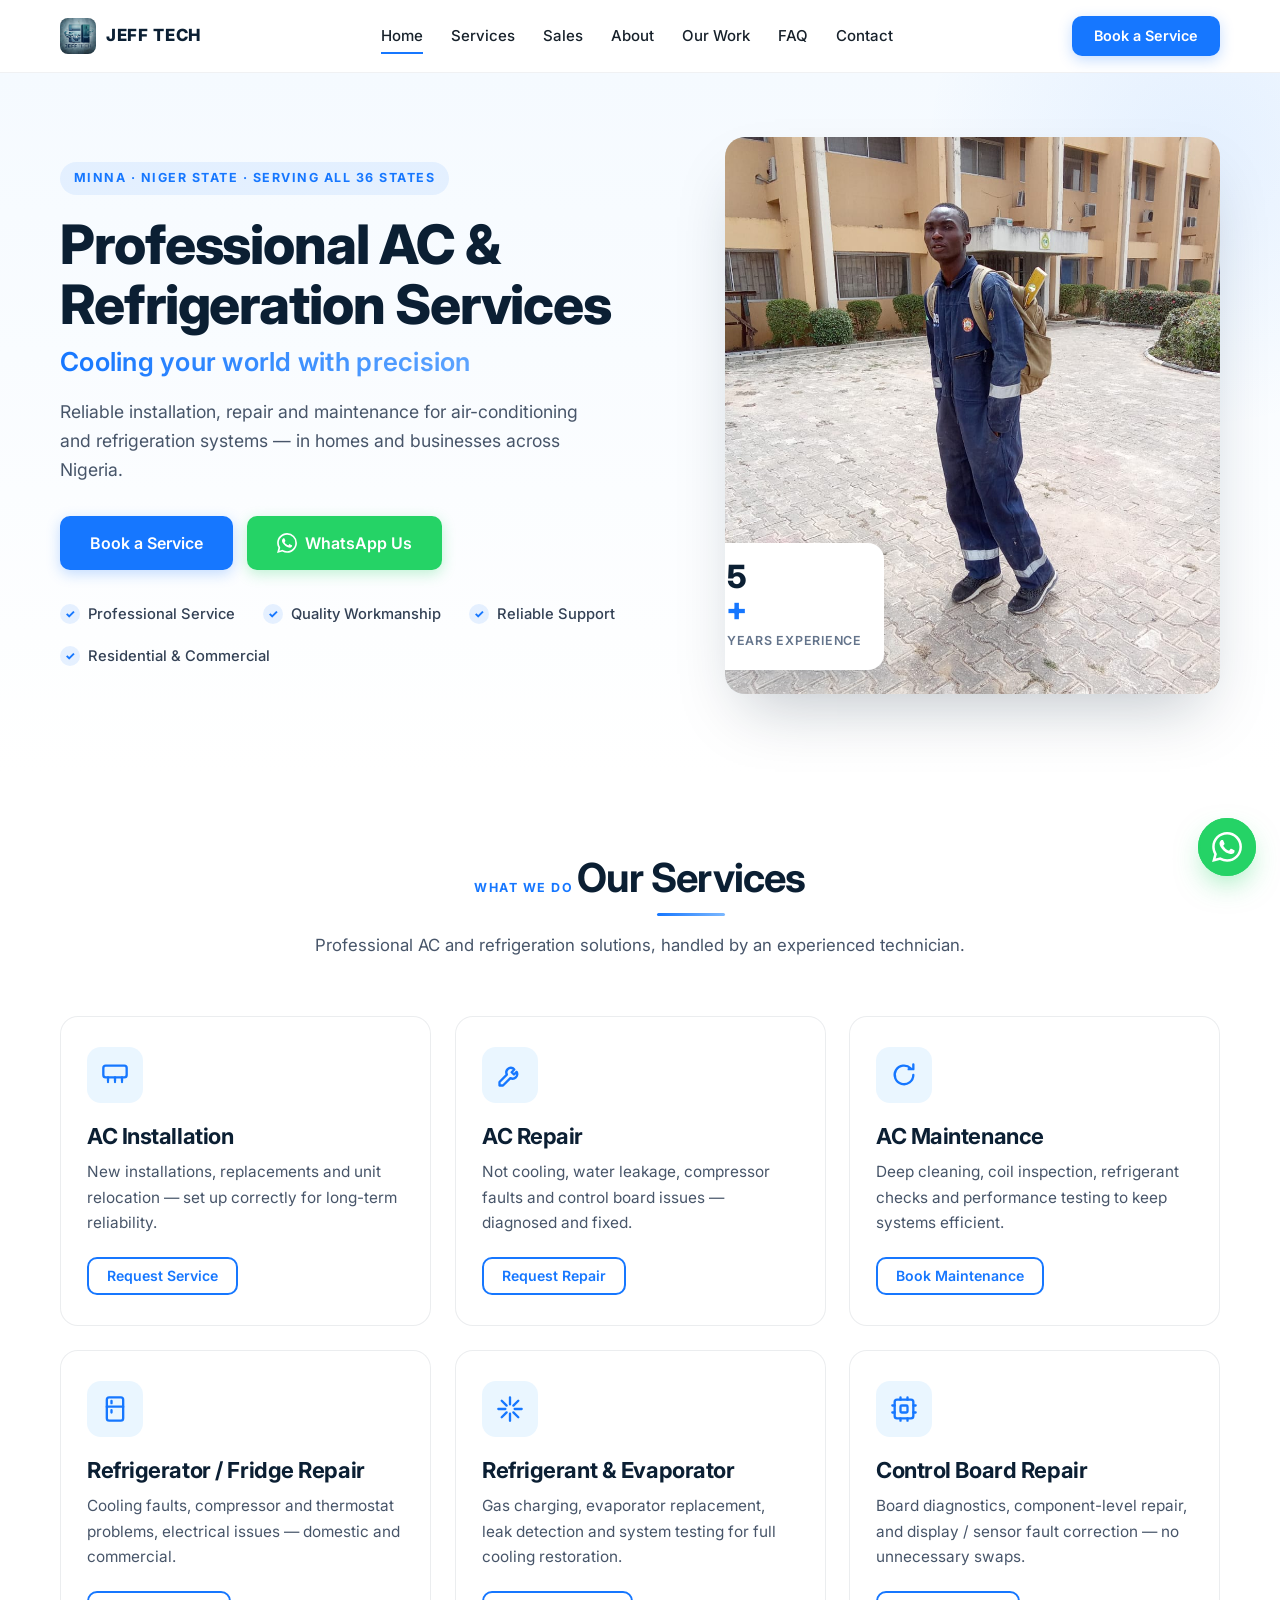
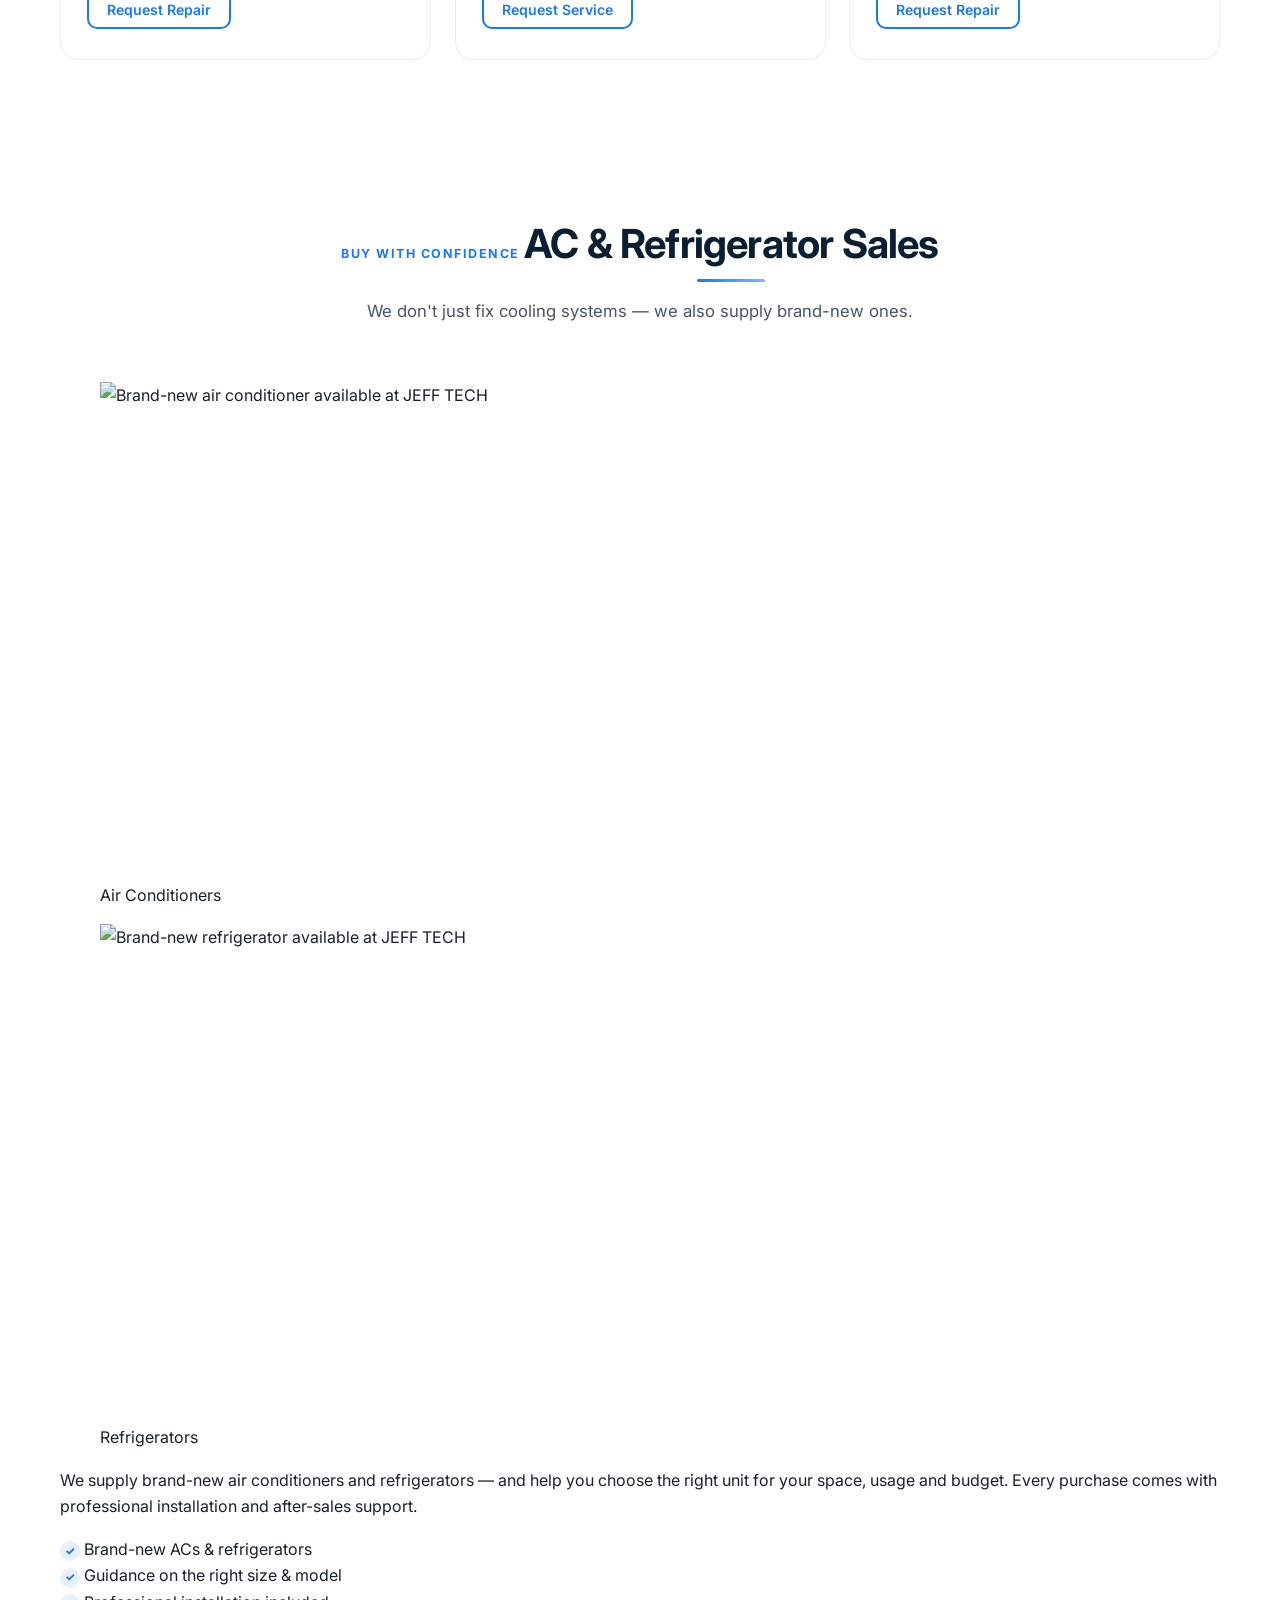
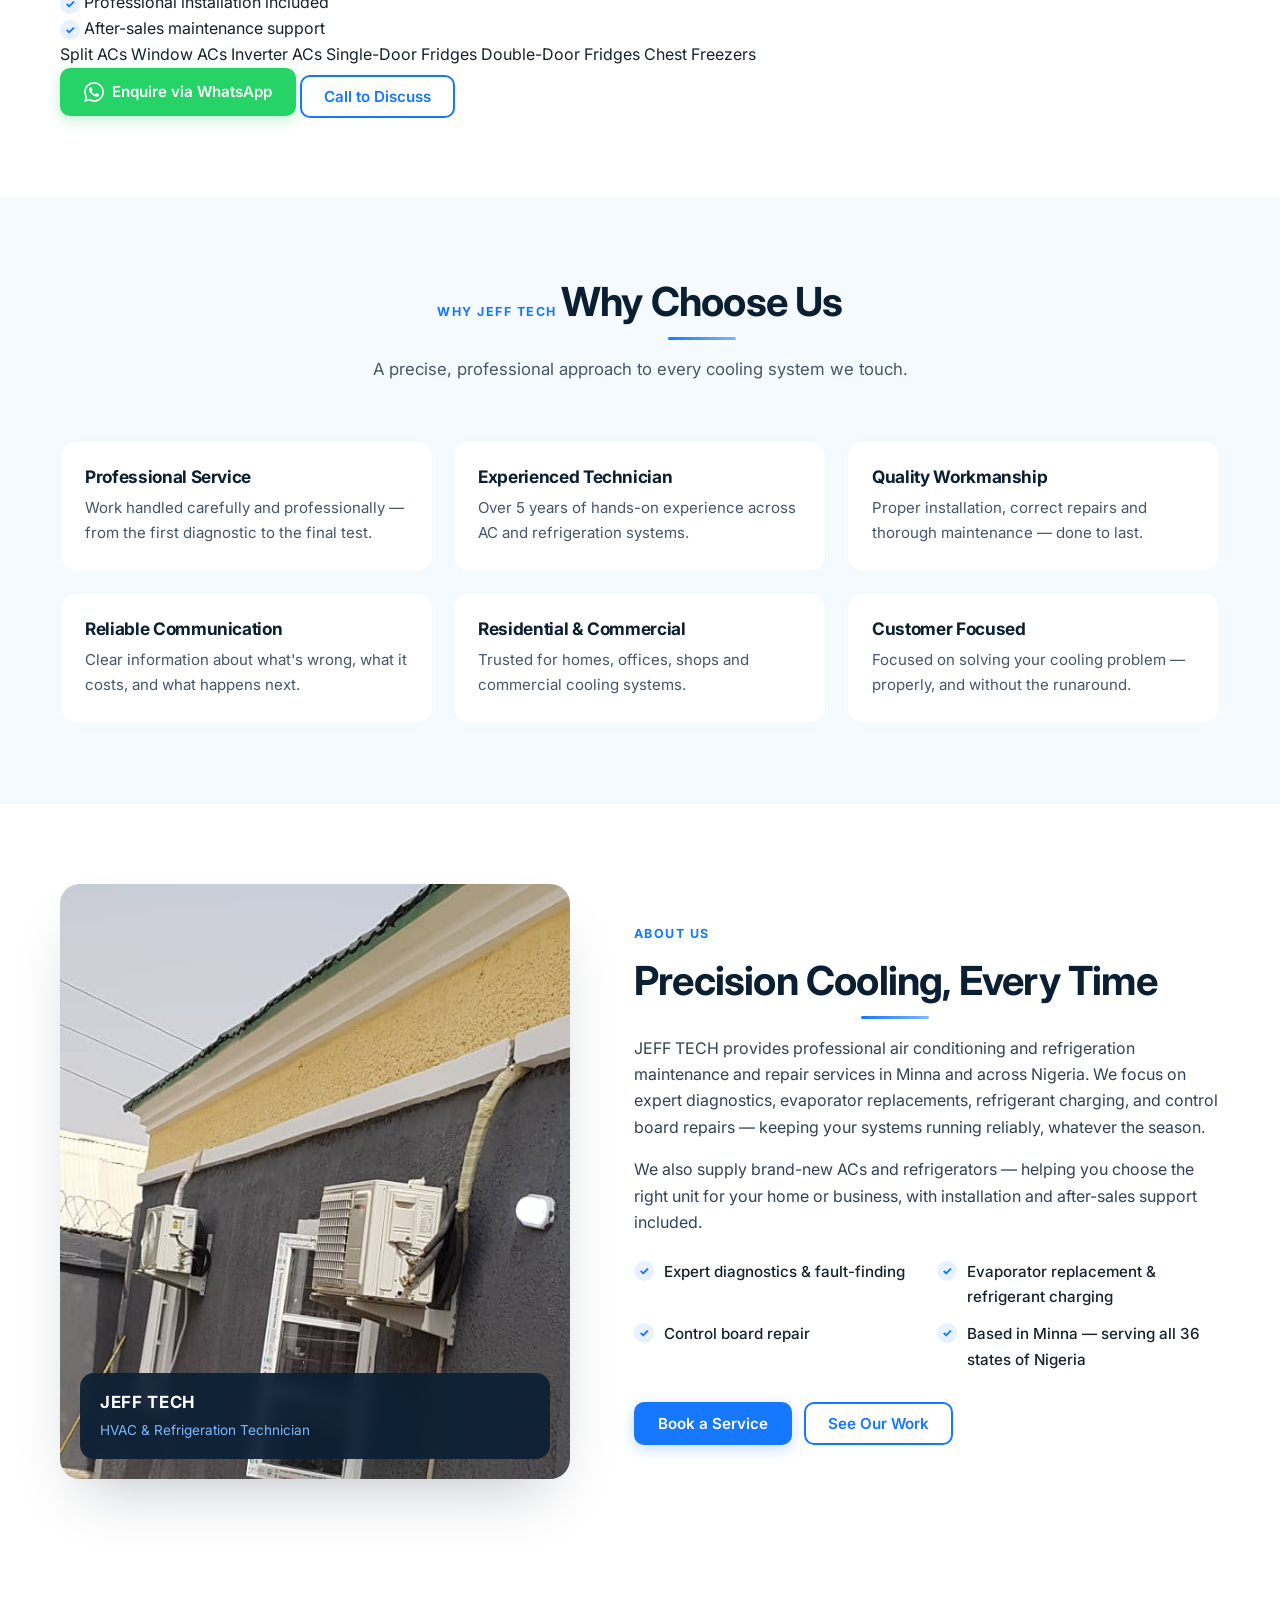
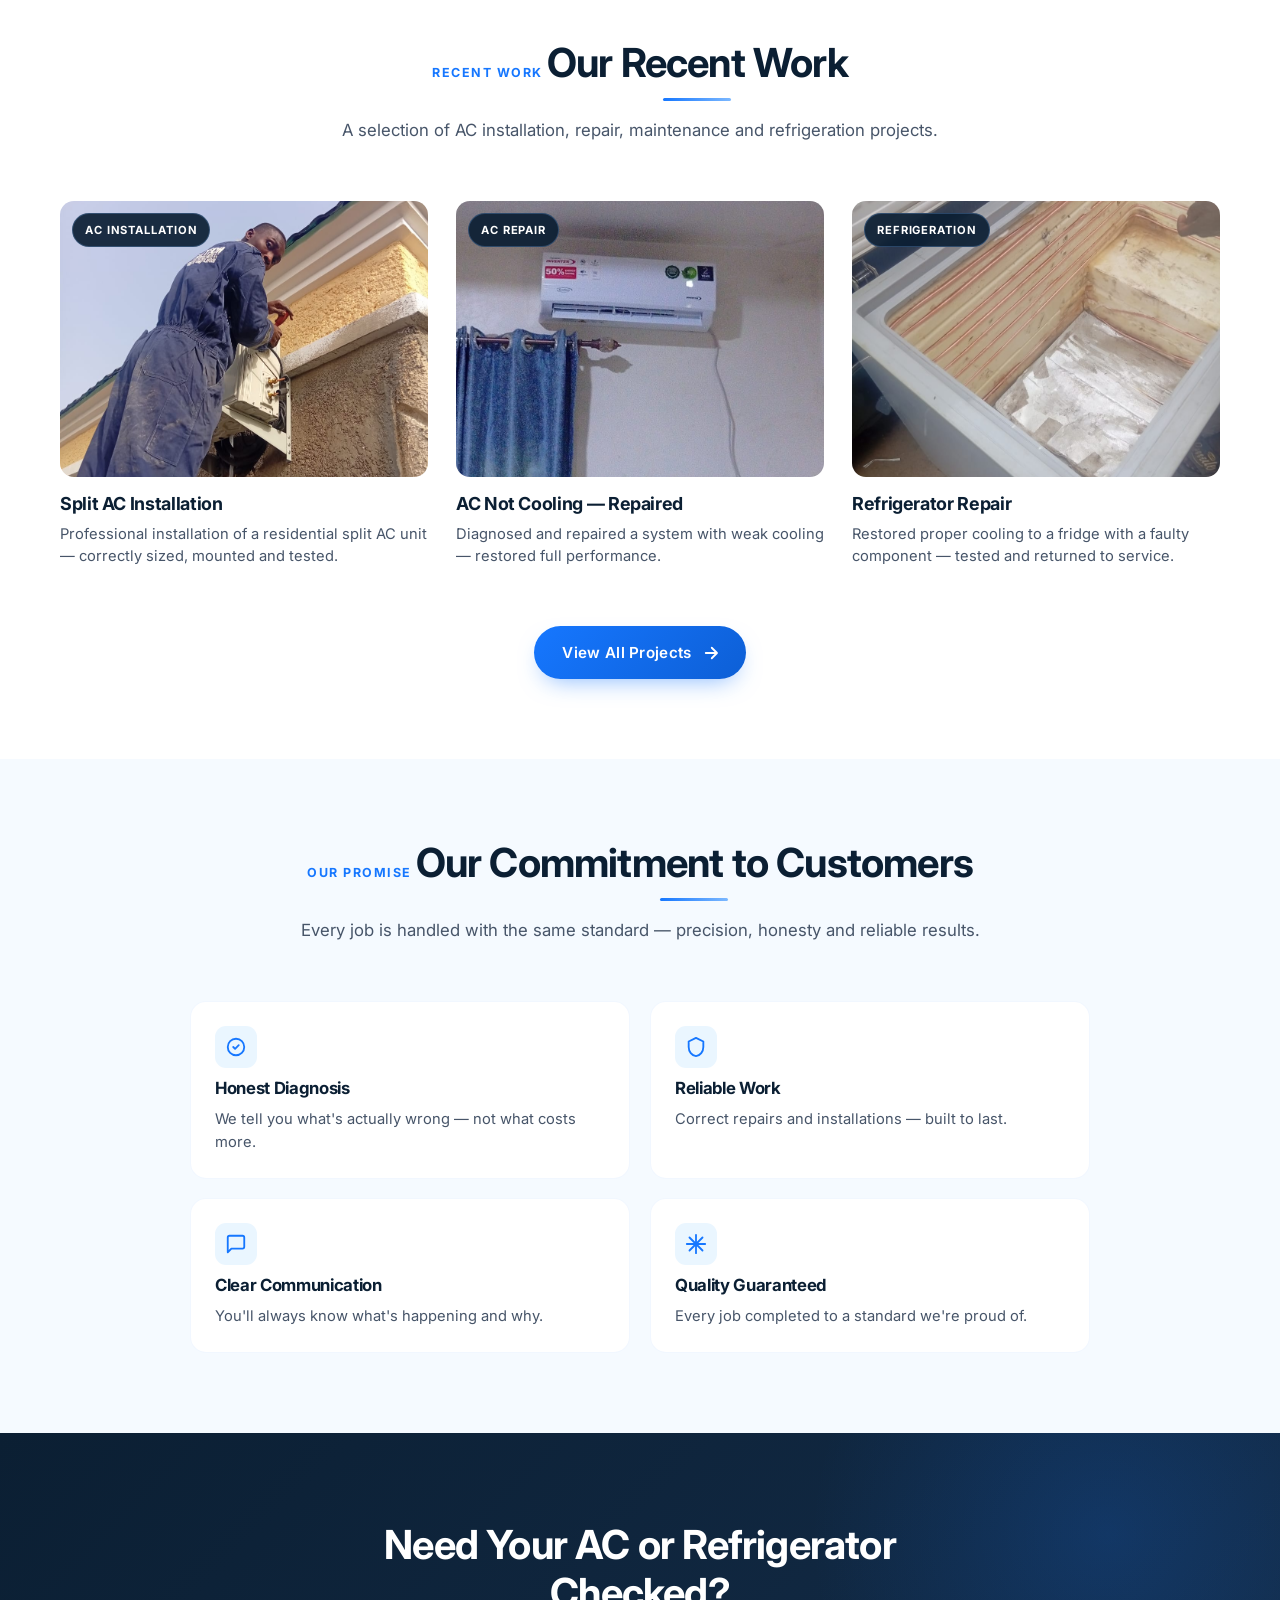
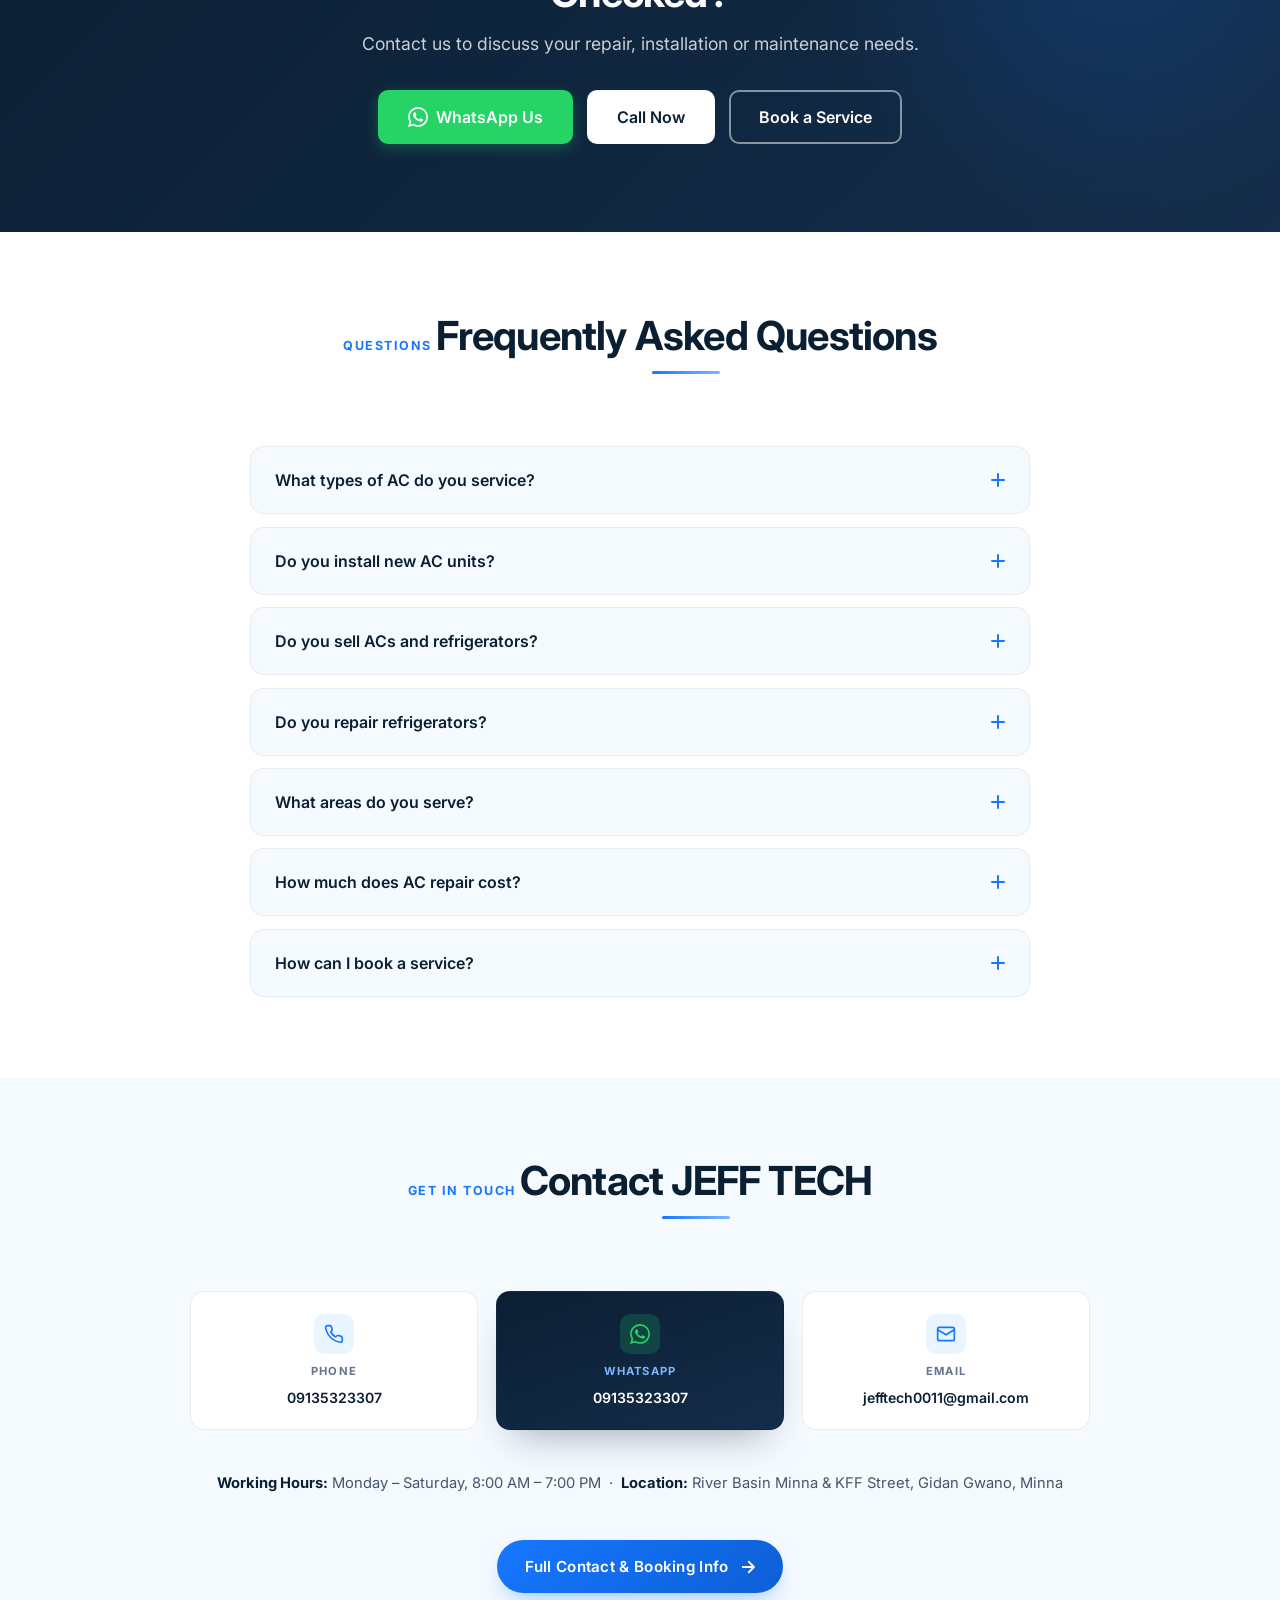
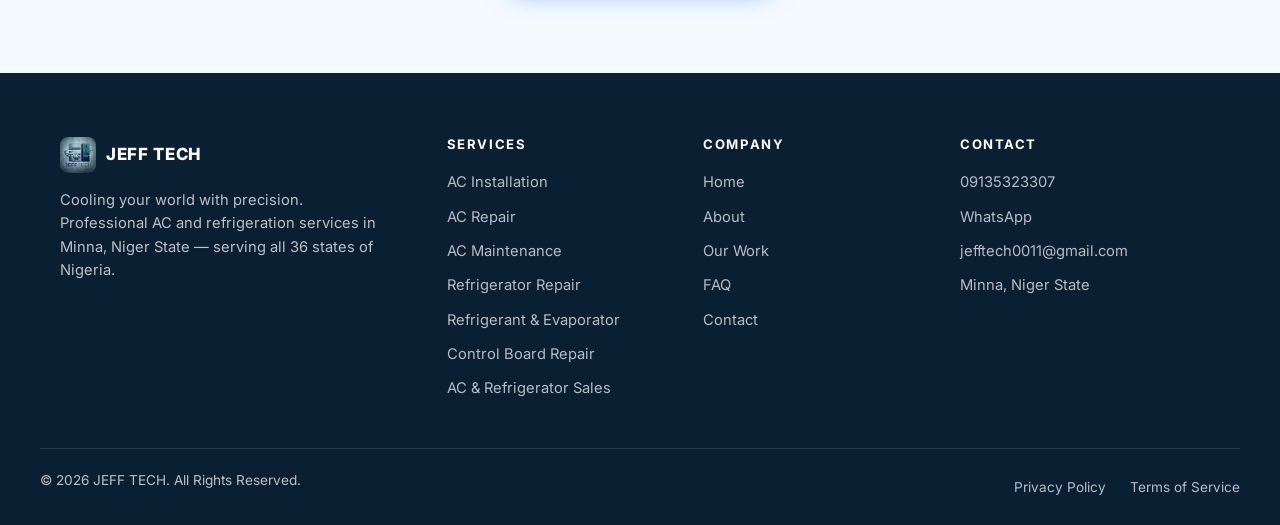
==== commit 612eb075: "Update index.html" ====
--- a/index.html
+++ b/index.html
@@ -5,9 +5,9 @@
   <meta name="viewport" content="width=device-width, initial-scale=1.0" />
   <meta name="theme-color" content="#0B1F33" />
 
-  <title>JEFF TECH | AC & Refrigeration Services in Minna, Niger State</title>
-  <meta name="description" content="JEFF TECH provides professional AC installation, repair, maintenance and refrigeration services in Minna, Niger State. Expert diagnostics, evaporator replacement, refrigerant charging & control board repair. Call 09135323307." />
-  <meta name="keywords" content="AC repair Minna, AC installation Minna, AC maintenance Niger State, refrigerator repair Minna, fridge repair Niger State, HVAC services Nigeria, air conditioner technician Minna" />
+  <title>JEFF TECH | AC & Refrigeration Services &amp; Sales in Minna, Niger State</title>
+  <meta name="description" content="JEFF TECH provides professional AC installation, repair, maintenance and refrigeration services in Minna, Niger State — plus sales of brand-new ACs and refrigerators. Expert diagnostics, evaporator replacement, refrigerant charging & control board repair. Call 09135323307." />
+  <meta name="keywords" content="AC repair Minna, AC installation Minna, AC maintenance Niger State, refrigerator repair Minna, fridge repair Niger State, HVAC services Nigeria, air conditioner technician Minna, buy AC Minna, refrigerator for sale Niger State, AC for sale Nigeria" />
   <meta name="author" content="JEFF TECH" />
   <link rel="canonical" href="https://jefftech.example.com/" />
 
@@ -35,7 +35,7 @@
     "@context": "https://schema.org",
     "@type": "HVACBusiness",
     "name": "JEFF TECH",
-    "description": "Professional air conditioning and refrigeration maintenance and repair services based in Minna, Niger State, Nigeria.",
+    "description": "Professional air conditioning and refrigeration maintenance, repair services, and sales of ACs and refrigerators based in Minna, Niger State, Nigeria.",
     "slogan": "Cooling your world with precision",
     "telephone": "+2349135323307",
     "email": "jefftech0011@gmail.com",
@@ -54,7 +54,12 @@
       "opens": "08:00",
       "closes": "19:00"
     }],
-    "priceRange": "₦₦"
+    "priceRange": "₦₦",
+    "makesOffer": [
+      { "@type": "Offer", "itemOffered": { "@type": "Product", "name": "Air Conditioners (Split, Window, Inverter)" } },
+      { "@type": "Offer", "itemOffered": { "@type": "Product", "name": "Refrigerators (Single-Door, Double-Door)" } },
+      { "@type": "Offer", "itemOffered": { "@type": "Product", "name": "Chest Freezers" } }
+    ]
   }
   </script>
 </head>
@@ -73,6 +78,7 @@
       <nav class="nav-links" aria-label="Primary">
         <a href="#hero">Home</a>
         <a href="#services">Services</a>
+        <a href="#sales">Sales</a>
         <a href="#about">About</a>
         <a href="projects.html">Our Work</a>
         <a href="#faq">FAQ</a>
@@ -91,6 +97,7 @@
     <nav aria-label="Mobile">
       <a href="#hero">Home</a>
       <a href="#services">Services</a>
+      <a href="#sales">Sales</a>
       <a href="#about">About</a>
       <a href="projects.html">Our Work</a>
       <a href="#faq">FAQ</a>
@@ -221,6 +228,72 @@
       </div>
     </section>
 
+    <!-- ============================================================
+         2b. SALES — two images (AC + Fridge)
+    ============================================================ -->
+    <section class="section sales" id="sales">
+      <div class="container">
+
+        <header class="section-head reveal">
+          <span class="section-eyebrow">Buy With Confidence</span>
+          <h2 class="section-title frost-line">AC &amp; Refrigerator Sales</h2>
+          <p class="section-sub">We don't just fix cooling systems — we also supply brand-new ones.</p>
+        </header>
+
+        <div class="sales-grid">
+
+          <!-- LEFT: two product images -->
+          <div class="sales-visual reveal">
+            <div class="sales-images">
+              <figure class="sales-image-card">
+                <img src="images/sales/ac.jpeg"
+                     alt="Brand-new air conditioner available at JEFF TECH"
+                     loading="lazy" width="400" height="500" />
+                <figcaption class="sales-label">Air Conditioners</figcaption>
+              </figure>
+              <figure class="sales-image-card">
+                <img src="images/sales/fridge.jpeg"
+                     alt="Brand-new refrigerator available at JEFF TECH"
+                     loading="lazy" width="400" height="500" />
+                <figcaption class="sales-label">Refrigerators</figcaption>
+              </figure>
+            </div>
+          </div>
+
+          <!-- RIGHT: content -->
+          <div class="sales-content reveal">
+            <p class="sales-lede">We supply brand-new air conditioners and refrigerators — and help you choose the right unit for your space, usage and budget. Every purchase comes with professional installation and after-sales support.</p>
+
+            <ul class="sales-list">
+              <li><span class="check" aria-hidden="true">✓</span> Brand-new ACs &amp; refrigerators</li>
+              <li><span class="check" aria-hidden="true">✓</span> Guidance on the right size &amp; model</li>
+              <li><span class="check" aria-hidden="true">✓</span> Professional installation included</li>
+              <li><span class="check" aria-hidden="true">✓</span> After-sales maintenance support</li>
+            </ul>
+
+            <div class="sales-chips" aria-label="What we sell">
+              <span class="sales-chip">Split ACs</span>
+              <span class="sales-chip">Window ACs</span>
+              <span class="sales-chip">Inverter ACs</span>
+              <span class="sales-chip">Single-Door Fridges</span>
+              <span class="sales-chip">Double-Door Fridges</span>
+              <span class="sales-chip">Chest Freezers</span>
+            </div>
+
+            <div class="sales-actions">
+              <a href="https://wa.me/2349135323307?text=Hello%20JEFF%20TECH%2C%20I%20would%20like%20to%20enquire%20about%20buying%20an%20AC%20or%20refrigerator.%20My%20location%20is%20______."
+                 class="btn btn-whatsapp" target="_blank" rel="noopener" data-wa="sales">
+                <svg viewBox="0 0 24 24" width="20" height="20" fill="currentColor" aria-hidden="true"><path d="M17.472 14.382c-.297-.149-1.758-.867-2.03-.967-.273-.099-.471-.148-.67.15-.197.297-.767.966-.94 1.164-.173.199-.347.223-.644.075-.297-.15-1.255-.463-2.39-1.475-.883-.788-1.48-1.761-1.653-2.059-.173-.297-.018-.458.13-.606.134-.133.297-.347.446-.52.149-.174.198-.298.298-.497.099-.198.05-.371-.025-.52-.075-.149-.669-1.612-.916-2.207-.242-.579-.487-.5-.669-.51a12.8 12.8 0 0 0-.57-.01c-.198 0-.52.074-.792.372-.272.297-1.04 1.016-1.04 2.479 0 1.462 1.065 2.875 1.213 3.074.149.198 2.096 3.2 5.077 4.487.709.306 1.262.489 1.694.625.712.227 1.36.195 1.871.118.571-.085 1.758-.719 2.006-1.413.248-.694.248-1.289.173-1.413-.074-.124-.272-.198-.57-.347m-5.421 7.403h-.004a9.87 9.87 0 0 1-5.031-1.378l-.361-.214-3.741.982.998-3.648-.235-.374a9.86 9.86 0 0 1-1.51-5.26c.001-5.45 4.436-9.884 9.888-9.884 2.64 0 5.122 1.03 6.988 2.898a9.825 9.825 0 0 1 2.893 6.994c-.003 5.45-4.437 9.884-9.885 9.884m8.413-18.297A11.815 11.815 0 0 0 12.05 0C5.495 0 .16 5.335.157 11.892c0 2.096.547 4.142 1.588 5.945L.057 24l6.305-1.654a11.882 11.882 0 0 0 5.683 1.448h.005c6.554 0 11.89-5.335 11.893-11.893a11.821 11.821 0 0 0-3.48-8.413"/></svg>
+                Enquire via WhatsApp
+              </a>
+              <a href="tel:+2349135323307" class="btn btn-outline" data-phone="sales">Call to Discuss</a>
+            </div>
+          </div>
+
+        </div>
+      </div>
+    </section>
+
     <!-- 3. WHY CHOOSE US -->
     <section class="section why" id="why">
       <div class="container">
@@ -278,7 +351,7 @@
           <span class="section-eyebrow">About Us</span>
           <h2 class="section-title frost-line">Precision Cooling, Every Time</h2>
           <p>JEFF TECH provides professional air conditioning and refrigeration maintenance and repair services in Minna and across Nigeria. We focus on expert diagnostics, evaporator replacements, refrigerant charging, and control board repairs — keeping your systems running reliably, whatever the season.</p>
-          <p>With over 5 years of hands-on experience, we handle everything from routine maintenance to complex fault-finding for homes, offices, shops and commercial cooling systems.</p>
+          <p>We also supply brand-new ACs and refrigerators — helping you choose the right unit for your home or business, with installation and after-sales support included.</p>
 
           <ul class="about-list">
             <li><span class="check" aria-hidden="true">✓</span> Expert diagnostics &amp; fault-finding</li>
@@ -421,6 +494,11 @@
           </details>
 
           <details class="faq-item reveal">
+            <summary><span>Do you sell ACs and refrigerators?</span><span class="faq-chevron" aria-hidden="true"></span></summary>
+            <div class="faq-answer"><p>Yes. We supply brand-new ACs and refrigerators — including split, window and inverter ACs, single-door and double-door fridges, and chest freezers. We help you pick the right unit for your space and budget, and installation is included. Message us on WhatsApp to enquire.</p></div>
+          </details>
+
+          <details class="faq-item reveal">
             <summary><span>Do you repair refrigerators?</span><span class="faq-chevron" aria-hidden="true"></span></summary>
             <div class="faq-answer"><p>Yes. We repair and maintain domestic and commercial refrigerators — including cooling faults, compressor issues, thermostat problems and electrical faults.</p></div>
           </details>
@@ -517,6 +595,7 @@
           <li><a href="index.html#services">Refrigerator Repair</a></li>
           <li><a href="index.html#services">Refrigerant &amp; Evaporator</a></li>
           <li><a href="index.html#services">Control Board Repair</a></li>
+          <li><a href="index.html#sales">AC &amp; Refrigerator Sales</a></li>
         </ul>
       </div>
 
@@ -563,4 +642,4 @@
   <script src="js/main.js" defer></script>
 
 </body>
-</html>+</html>
--- a/css/style.css
+++ b/css/style.css
@@ -0,0 +1,535 @@
+/* ============================================================
+   JEFF TECH — Main Stylesheet
+   ============================================================ */
+
+*, *::before, *::after { box-sizing: border-box; }
+html { -webkit-text-size-adjust: 100%; scroll-behavior: smooth; }
+body {
+  margin: 0;
+  font-family: 'Inter', system-ui, -apple-system, 'Segoe UI', Roboto, sans-serif;
+  font-size: 16px;
+  line-height: 1.65;
+  color: #17212B;
+  background: #FFFFFF;
+  -webkit-font-smoothing: antialiased;
+  -moz-osx-font-smoothing: grayscale;
+  overflow-x: hidden;
+}
+img { max-width: 100%; height: auto; display: block; }
+a { color: #1677FF; text-decoration: none; transition: color .2s ease; }
+a:hover { color: #0B1F33; }
+button { font-family: inherit; cursor: pointer; border: 0; background: none; }
+ul, ol { list-style: none; padding: 0; margin: 0; }
+
+h1, h2, h3, h4 { color: #0B1F33; line-height: 1.2; font-weight: 700; letter-spacing: -0.02em; margin: 0 0 .5em; }
+h1 { font-size: clamp(2rem, 4.5vw, 3.25rem); font-weight: 800; }
+h2 { font-size: clamp(1.75rem, 3.5vw, 2.5rem); }
+h3 { font-size: clamp(1.125rem, 2vw, 1.375rem); }
+p { margin: 0 0 1em; }
+p:last-child { margin-bottom: 0; }
+
+.container { width: 100%; max-width: 1200px; margin: 0 auto; padding: 0 20px; }
+.section { padding: 80px 0; }
+.section-head { max-width: 720px; margin: 0 auto 56px; text-align: center; }
+.section-eyebrow { display: inline-block; font-size: .78rem; font-weight: 700; letter-spacing: .12em; text-transform: uppercase; color: #1677FF; margin-bottom: 12px; }
+.section-title { margin-bottom: 16px; position: relative; }
+.section-sub { color: #475569; font-size: 1.05rem; }
+
+.frost-line { position: relative; display: inline-block; padding-bottom: 14px; }
+.frost-line::after {
+  content: ''; position: absolute; left: 50%; bottom: 0;
+  width: 0; height: 3px;
+  background: linear-gradient(90deg, #1677FF, #7CB8FF);
+  border-radius: 2px; transform: translateX(-50%);
+  transition: width .9s cubic-bezier(.22,1,.36,1);
+}
+.frost-line.frost-visible::after { width: 68px; }
+
+.grid { display: grid; gap: 24px; }
+.grid-2 { grid-template-columns: repeat(2, 1fr); }
+.grid-3 { grid-template-columns: repeat(3, 1fr); }
+.grid-4 { grid-template-columns: repeat(4, 1fr); }
+
+.skip-link { position: absolute; top: -100px; left: 12px; background: #0B1F33; color: #fff; padding: 10px 16px; border-radius: 6px; z-index: 9999; font-weight: 600; }
+.skip-link:focus { top: 12px; }
+
+/* Buttons */
+.btn {
+  display: inline-flex; align-items: center; justify-content: center; gap: 8px;
+  padding: 12px 22px; border-radius: 10px;
+  font-weight: 600; font-size: .95rem; line-height: 1;
+  transition: transform .2s ease, box-shadow .25s ease, background .2s ease, color .2s ease, border-color .2s ease;
+  white-space: nowrap; border: 2px solid transparent;
+}
+.btn-lg { padding: 15px 28px; font-size: 1rem; }
+.btn-primary { background: #1677FF; color: #fff; box-shadow: 0 4px 14px rgba(22,119,255,.25); }
+.btn-primary:hover { background: #0d5fd6; color: #fff; transform: translateY(-2px); box-shadow: 0 8px 22px rgba(22,119,255,.35); }
+.btn-whatsapp { background: #25D366; color: #fff; box-shadow: 0 4px 14px rgba(37,211,102,.28); }
+.btn-whatsapp:hover { background: #1da851; color: #fff; transform: translateY(-2px); box-shadow: 0 8px 22px rgba(37,211,102,.38); }
+.btn-outline { background: transparent; color: #1677FF; border-color: #1677FF; }
+.btn-outline:hover { background: #1677FF; color: #fff; transform: translateY(-2px); }
+.btn-light { background: #fff; color: #0B1F33; }
+.btn-light:hover { background: #EAF6FF; color: #0B1F33; transform: translateY(-2px); }
+.btn-outline-light { background: transparent; color: #fff; border-color: rgba(255,255,255,.5); }
+.btn-outline-light:hover { background: #fff; color: #0B1F33; border-color: #fff; transform: translateY(-2px); }
+.btn:focus-visible { outline: 3px solid rgba(22,119,255,.4); outline-offset: 2px; }
+
+/* View All button */
+.view-all-wrap { display: flex; justify-content: center; margin-top: 44px; }
+.btn-view-all {
+  display: inline-flex; align-items: center; gap: 10px;
+  padding: 14px 26px 14px 28px;
+  background: linear-gradient(135deg, #1677FF 0%, #0d5fd6 100%);
+  color: #fff;
+  border-radius: 100px;
+  font-weight: 600; font-size: .95rem; letter-spacing: .02em;
+  box-shadow: 0 10px 24px -10px rgba(22,119,255,.55);
+  position: relative; overflow: hidden;
+  transition: transform .3s cubic-bezier(.22,1,.36,1), box-shadow .3s ease, gap .3s ease;
+}
+.btn-view-all::before {
+  content: ''; position: absolute; inset: 0;
+  background: linear-gradient(135deg, #0d5fd6 0%, #1677FF 100%);
+  opacity: 0; transition: opacity .3s ease; z-index: 0;
+}
+.btn-view-all span, .btn-view-all svg { position: relative; z-index: 1; }
+.btn-view-all svg { transition: transform .3s ease; }
+.btn-view-all:hover {
+  color: #fff; transform: translateY(-3px);
+  box-shadow: 0 18px 36px -14px rgba(22,119,255,.7);
+  gap: 16px;
+}
+.btn-view-all:hover::before { opacity: 1; }
+.btn-view-all:hover svg { transform: translateX(4px); }
+
+/* Navbar */
+.navbar {
+  position: sticky; top: 0; z-index: 1000;
+  background: rgba(255,255,255,.95);
+  backdrop-filter: saturate(180%) blur(14px);
+  -webkit-backdrop-filter: saturate(180%) blur(14px);
+  border-bottom: 1px solid rgba(11,31,51,.06);
+  transition: background .3s ease, box-shadow .3s ease;
+}
+.navbar.scrolled { background: rgba(255,255,255,.98); box-shadow: 0 6px 24px rgba(11,31,51,.08); }
+.nav-inner { display: flex; align-items: center; justify-content: space-between; gap: 24px; height: 72px; }
+
+.logo { display: inline-flex; align-items: center; gap: 10px; color: #0B1F33; }
+.logo-img { width: 36px; height: 36px; object-fit: cover; border-radius: 8px; display: block; flex-shrink: 0; transition: transform .3s ease; }
+.logo:hover .logo-img { transform: scale(1.06); }
+.logo-text { font-weight: 800; letter-spacing: .04em; font-size: 1.05rem; color: #0B1F33; }
+
+.nav-links { display: flex; align-items: center; gap: 28px; }
+.nav-links a { font-weight: 500; font-size: .94rem; color: #17212B; position: relative; }
+.nav-links a::after { content: ''; position: absolute; left: 0; bottom: -6px; width: 0; height: 2px; background: #1677FF; transition: width .3s ease; }
+.nav-links a:hover::after, .nav-links a.active::after { width: 100%; }
+.nav-cta { padding: 11px 20px; font-size: .9rem; }
+
+.nav-toggle { display: none; width: 42px; height: 42px; flex-direction: column; justify-content: center; align-items: center; gap: 5px; border-radius: 8px; }
+.nav-toggle span { display: block; width: 22px; height: 2px; background: #0B1F33; border-radius: 2px; transition: transform .3s ease, opacity .3s ease; }
+.nav-toggle.open span:nth-child(1) { transform: translateY(7px) rotate(45deg); }
+.nav-toggle.open span:nth-child(2) { opacity: 0; }
+.nav-toggle.open span:nth-child(3) { transform: translateY(-7px) rotate(-45deg); }
+
+.mobile-menu {
+  position: fixed; inset: 72px 0 0 0; background: #0B1F33; z-index: 999;
+  padding: 24px 20px 120px;
+  transform: translateX(100%);
+  transition: transform .35s cubic-bezier(.22,1,.36,1);
+  overflow-y: auto; visibility: hidden;
+}
+.mobile-menu.open { transform: translateX(0); visibility: visible; }
+.mobile-menu nav { display: flex; flex-direction: column; gap: 4px; }
+.mobile-menu a { color: #fff; font-size: 1.15rem; font-weight: 600; padding: 14px 4px; border-bottom: 1px solid rgba(255,255,255,.08); }
+.mobile-menu a:hover { color: #7CB8FF; }
+.mobile-menu-cta { margin-top: 20px; justify-content: center; border-bottom: 0 !important; }
+
+/* HERO */
+.hero { padding: 64px 0 80px; background: linear-gradient(180deg, #F5FAFF 0%, #FFFFFF 100%); position: relative; overflow: hidden; }
+.hero::before { content: ''; position: absolute; top: -200px; right: -200px; width: 560px; height: 560px; background: radial-gradient(circle, rgba(22,119,255,.08) 0%, transparent 70%); border-radius: 50%; pointer-events: none; }
+.hero-grid { display: grid; grid-template-columns: 1.1fr .9fr; gap: 60px; align-items: center; }
+.hero-eyebrow { display: inline-block; font-size: .78rem; font-weight: 700; letter-spacing: .12em; text-transform: uppercase; color: #1677FF; background: rgba(22,119,255,.08); padding: 6px 14px; border-radius: 100px; margin-bottom: 20px; }
+.hero-title { font-size: clamp(2rem, 4.8vw, 3.4rem); font-weight: 800; line-height: 1.1; margin-bottom: 20px; color: #0B1F33; }
+.hero-title-accent {
+  display: block; font-size: .48em; font-weight: 600; letter-spacing: .01em;
+  color: #1677FF; margin-top: 14px;
+  background: linear-gradient(90deg, #1677FF, #7CB8FF, #1677FF);
+  background-size: 200% auto;
+  -webkit-background-clip: text; background-clip: text;
+  -webkit-text-fill-color: transparent;
+  animation: shimmer 6s linear infinite;
+}
+@keyframes shimmer { to { background-position: 200% center; } }
+.hero-sub { font-size: 1.1rem; color: #475569; max-width: 540px; margin-bottom: 32px; }
+.hero-actions { display: flex; gap: 14px; flex-wrap: wrap; margin-bottom: 32px; }
+.hero-trust { display: flex; flex-wrap: wrap; gap: 18px 28px; font-size: .92rem; color: #334155; }
+.hero-trust li { display: flex; align-items: center; gap: 8px; font-weight: 500; }
+.check { display: inline-flex; align-items: center; justify-content: center; width: 20px; height: 20px; background: rgba(22,119,255,.1); color: #1677FF; border-radius: 50%; font-size: .72rem; font-weight: 800; flex-shrink: 0; }
+
+.hero-visual { position: relative; }
+.hero-image-wrap { position: relative; border-radius: 20px; overflow: hidden; box-shadow: 0 30px 60px -20px rgba(11,31,51,.25); aspect-ratio: 8/9; background: #EAF6FF; }
+.hero-image-wrap img { width: 100%; height: 100%; object-fit: cover; }
+.hero-badge { position: absolute; left: -20px; bottom: 24px; background: #fff; border-radius: 16px; padding: 18px 22px; box-shadow: 0 20px 40px -10px rgba(11,31,51,.22); display: flex; flex-direction: column; min-width: 150px; }
+.hero-badge-num { font-size: 2rem; font-weight: 800; color: #0B1F33; line-height: 1; }
+.hero-badge-plus { display: inline; font-size: 2rem; font-weight: 800; color: #1677FF; line-height: 1; margin-left: -1px; }
+.hero-badge-label { font-size: .78rem; font-weight: 600; letter-spacing: .06em; text-transform: uppercase; color: #64748B; margin-top: 6px; }
+
+/* SERVICES */
+.services { background: #FFFFFF; }
+.services-row { display: grid; grid-template-columns: repeat(3, 1fr); gap: 24px; }
+.service-card {
+  background: #fff; border: 1px solid rgba(11,31,51,.08); border-radius: 18px;
+  padding: 30px 26px; display: flex; flex-direction: column;
+  transition: transform .3s cubic-bezier(.22,1,.36,1), box-shadow .3s ease, border-color .3s ease;
+}
+.service-card:hover { transform: translateY(-6px); border-color: rgba(22,119,255,.35); box-shadow: 0 24px 48px -20px rgba(22,119,255,.28); }
+.service-icon { display: inline-flex; align-items: center; justify-content: center; width: 56px; height: 56px; background: #EAF6FF; color: #1677FF; border-radius: 14px; margin-bottom: 20px; transition: transform .4s ease, background .3s ease; }
+.service-card:hover .service-icon { transform: scale(1.06) rotate(-4deg); background: #1677FF; color: #fff; }
+.service-card h3 { margin-bottom: 10px; }
+.service-card > p { color: #475569; font-size: .96rem; margin-bottom: 22px; flex-grow: 1; }
+.service-cta { margin-top: auto; align-self: flex-start; padding: 10px 18px; font-size: .88rem; }
+
+/* WHY CHOOSE US */
+.why { background: #F5FAFF; }
+.why-grid { display: grid; grid-template-columns: repeat(3, 1fr); gap: 20px; }
+.why-card {
+  background: #fff; border-radius: 16px; padding: 26px 24px;
+  border: 1px solid rgba(22,119,255,.06);
+  transition: transform .3s ease, box-shadow .3s ease, border-color .3s ease;
+}
+.why-card:hover { transform: translateY(-5px); box-shadow: 0 24px 48px -24px rgba(22,119,255,.3); border-color: rgba(22,119,255,.25); }
+.why-card h3 { font-size: 1.08rem; margin-bottom: 8px; }
+.why-card p { color: #475569; font-size: .94rem; }
+
+/* ABOUT */
+.about { background: #fff; }
+.about-grid { display: grid; grid-template-columns: 1fr 1.15fr; gap: 64px; align-items: center; }
+.about-visual { position: relative; }
+.about-image-wrap { position: relative; border-radius: 20px; overflow: hidden; aspect-ratio: 6/7; background: #EAF6FF; box-shadow: 0 30px 60px -25px rgba(11,31,51,.28); }
+.about-image-wrap img { width: 100%; height: 100%; object-fit: cover; }
+.about-name-tag { position: absolute; left: 20px; bottom: 20px; right: 20px; background: rgba(11,31,51,.92); backdrop-filter: blur(6px); border-radius: 14px; padding: 16px 20px; color: #fff; }
+.about-name-tag strong { display: block; font-size: 1.05rem; letter-spacing: .04em; }
+.about-name-tag span { font-size: .85rem; color: #7CB8FF; }
+.about-content p { color: #334155; margin-bottom: 16px; }
+.about-list { display: grid; grid-template-columns: 1fr 1fr; gap: 12px 20px; margin: 24px 0 30px; }
+.about-list li { display: flex; align-items: flex-start; gap: 10px; font-size: .95rem; color: #17212B; font-weight: 500; }
+.about-list .check { margin-top: 2px; }
+.about-actions { display: flex; gap: 12px; flex-wrap: wrap; }
+
+/* RECENT WORK */
+.project-preview { background: #fff; }
+.project-grid { gap: 28px; }
+.project-card { display: block; color: #17212B; transition: transform .3s ease; }
+.project-card:hover { transform: translateY(-4px); color: #17212B; }
+.project-thumb { position: relative; border-radius: 14px; overflow: hidden; aspect-ratio: 4/3; background: #EAF6FF; margin-bottom: 16px; }
+.project-thumb img { width: 100%; height: 100%; object-fit: cover; transition: transform .6s cubic-bezier(.22,1,.36,1); }
+.project-card:hover .project-thumb img { transform: scale(1.05); }
+.project-cat { position: absolute; top: 12px; left: 12px; background: rgba(11,31,51,.9); color: #fff; font-size: .72rem; font-weight: 700; letter-spacing: .06em; text-transform: uppercase; padding: 6px 12px; border-radius: 100px; }
+.project-card h3 { font-size: 1.08rem; margin-bottom: 6px; }
+.project-card p { color: #475569; font-size: .92rem; margin-bottom: 10px; }
+
+/* OUR PROMISE */
+.commitment { background: #F5FAFF; }
+.promise-grid { display: grid; grid-template-columns: repeat(2, 1fr); gap: 20px; max-width: 900px; margin: 0 auto; }
+.promise-card {
+  background: #fff; border-radius: 16px; padding: 24px 24px;
+  border: 1px solid rgba(22,119,255,.06);
+  transition: transform .3s ease, box-shadow .3s ease, border-color .3s ease;
+  display: flex; flex-direction: column; gap: 10px;
+}
+.promise-card:hover { transform: translateY(-5px); box-shadow: 0 24px 48px -24px rgba(22,119,255,.3); border-color: rgba(22,119,255,.25); }
+.promise-icon { display: inline-flex; align-items: center; justify-content: center; width: 42px; height: 42px; background: #EAF6FF; color: #1677FF; border-radius: 11px; }
+.promise-card h3 { font-size: 1.05rem; margin-bottom: 0; }
+.promise-card p { color: #475569; font-size: .92rem; line-height: 1.55; }
+
+/* MAIN CTA */
+.main-cta { background: linear-gradient(135deg, #0B1F33 0%, #142D4A 100%); color: #fff; padding: 88px 0; position: relative; overflow: hidden; }
+.main-cta::before { content: ''; position: absolute; top: -50%; right: -10%; width: 600px; height: 600px; background: radial-gradient(circle, rgba(22,119,255,.18) 0%, transparent 70%); pointer-events: none; }
+.main-cta-inner { text-align: center; max-width: 720px; margin: 0 auto; position: relative; }
+.main-cta h2 { color: #fff; margin-bottom: 12px; }
+.main-cta p { color: rgba(255,255,255,.78); font-size: 1.1rem; margin-bottom: 32px; }
+.main-cta-actions { display: flex; gap: 14px; justify-content: center; flex-wrap: wrap; }
+
+/* FAQ */
+.faq { background: #fff; }
+.faq-container { max-width: 820px; }
+.faq-list { display: flex; flex-direction: column; gap: 12px; }
+.faq-item { background: #F5FAFF; border: 1px solid rgba(11,31,51,.06); border-radius: 14px; overflow: hidden; transition: border-color .3s ease, box-shadow .3s ease; }
+.faq-item[open] { border-color: rgba(22,119,255,.3); box-shadow: 0 12px 30px -20px rgba(22,119,255,.3); }
+.faq-item summary { display: flex; align-items: center; justify-content: space-between; gap: 16px; padding: 20px 24px; font-weight: 600; font-size: 1rem; color: #0B1F33; cursor: pointer; list-style: none; }
+.faq-item summary::-webkit-details-marker { display: none; }
+.faq-chevron { position: relative; width: 14px; height: 14px; flex-shrink: 0; }
+.faq-chevron::before, .faq-chevron::after { content: ''; position: absolute; top: 50%; left: 50%; background: #1677FF; border-radius: 2px; transition: transform .3s ease; }
+.faq-chevron::before { width: 14px; height: 2px; transform: translate(-50%,-50%); }
+.faq-chevron::after { width: 2px; height: 14px; transform: translate(-50%,-50%); }
+.faq-item[open] .faq-chevron::after { transform: translate(-50%,-50%) rotate(90deg); }
+.faq-answer { padding: 0 24px 22px; color: #475569; font-size: .96rem; animation: faqFade .35s ease; }
+@keyframes faqFade { from { opacity: 0; transform: translateY(-4px); } to { opacity: 1; transform: translateY(0); } }
+
+/* CONTACT PREVIEW */
+.contact-preview { background: #F5FAFF; }
+.contact-trio { display: grid; grid-template-columns: repeat(3, 1fr); gap: 18px; max-width: 900px; margin: 0 auto; align-items: stretch; }
+.contact-mini {
+  display: flex; flex-direction: column; align-items: center; text-align: center;
+  gap: 8px;
+  background: #fff; border: 1px solid rgba(11,31,51,.08); border-radius: 14px;
+  padding: 22px 16px; color: #17212B;
+  transition: transform .3s ease, box-shadow .3s ease, border-color .3s ease;
+}
+.contact-mini:hover { transform: translateY(-4px); border-color: rgba(22,119,255,.3); box-shadow: 0 18px 36px -22px rgba(22,119,255,.3); color: #17212B; }
+.contact-mini-icon { display: inline-flex; align-items: center; justify-content: center; width: 40px; height: 40px; background: #EAF6FF; color: #1677FF; border-radius: 10px; flex-shrink: 0; }
+.contact-mini-label { font-size: .7rem; text-transform: uppercase; letter-spacing: .1em; font-weight: 700; color: #64748B; }
+.contact-mini-value { font-weight: 600; color: #0B1F33; font-size: .88rem; word-break: break-word; line-height: 1.35; }
+.contact-mini-featured { background: linear-gradient(160deg, #0B1F33 0%, #142D4A 100%); color: #fff; border-color: transparent; box-shadow: 0 20px 40px -18px rgba(11,31,51,.4); }
+.contact-mini-featured:hover { color: #fff; box-shadow: 0 26px 52px -18px rgba(11,31,51,.5); }
+.contact-mini-featured .contact-mini-icon { background: rgba(37,211,102,.18); color: #25D366; }
+.contact-mini-featured .contact-mini-label { color: #7CB8FF; }
+.contact-mini-featured .contact-mini-value { color: #fff; }
+.contact-hours { text-align: center; margin-top: 40px; color: #475569; font-size: .92rem; line-height: 1.7; }
+.contact-hours strong { color: #0B1F33; }
+
+/* FOOTER — 4 columns in one row */
+.footer { background: #0B1F33; color: rgba(255,255,255,.72); padding: 64px 0 0; }
+.footer-grid { display: grid; grid-template-columns: 1.6fr 1fr 1fr 1.2fr; gap: 40px; padding-bottom: 48px; align-items: start; }
+.footer-col { min-width: 0; }
+.logo-footer { color: #fff; margin-bottom: 16px; }
+.logo-footer .logo-text { color: #fff; }
+.footer-brand p { font-size: .92rem; max-width: 320px; line-height: 1.6; }
+.footer-col h4 { color: #fff; font-size: .82rem; text-transform: uppercase; letter-spacing: .12em; margin-bottom: 18px; }
+.footer-col ul { display: flex; flex-direction: column; gap: 10px; }
+.footer-col a, .footer-col li { color: rgba(255,255,255,.7); font-size: .92rem; word-break: break-word; }
+.footer-col a:hover { color: #7CB8FF; }
+.footer-bottom { display: flex; justify-content: space-between; align-items: center; gap: 16px; padding: 20px 0; border-top: 1px solid rgba(255,255,255,.1); font-size: .85rem; flex-wrap: wrap; }
+.footer-bottom ul { display: flex; gap: 24px; }
+.footer-bottom a { color: rgba(255,255,255,.7); }
+.footer-bottom a:hover { color: #7CB8FF; }
+
+/* FLOATING WHATSAPP */
+.whatsapp-float {
+  position: fixed; right: 24px; bottom: 24px;
+  width: 58px; height: 58px;
+  background: #25D366; color: #fff;
+  border-radius: 50%; display: flex; align-items: center; justify-content: center;
+  box-shadow: 0 12px 30px -8px rgba(37,211,102,.55);
+  z-index: 950;
+  transition: transform .25s ease, box-shadow .25s ease;
+}
+.whatsapp-float:hover { transform: scale(1.08); color: #fff; box-shadow: 0 16px 40px -10px rgba(37,211,102,.7); }
+.whatsapp-float-ring { position: absolute; inset: 0; border-radius: 50%; border: 2px solid #25D366; animation: wa-pulse 3s ease-out infinite; pointer-events: none; }
+@keyframes wa-pulse { 0% { transform: scale(1); opacity: .7; } 80% { transform: scale(1.5); opacity: 0; } 100% { transform: scale(1.5); opacity: 0; } }
+
+/* SCROLL REVEAL */
+.reveal { opacity: 0; transform: translateY(24px); transition: opacity .8s cubic-bezier(.22,1,.36,1), transform .8s cubic-bezier(.22,1,.36,1); will-change: opacity, transform; }
+.reveal.revealed { opacity: 1; transform: translateY(0); }
+.hero-title, .hero-sub, .hero-actions, .hero-trust, .hero-eyebrow { opacity: 0; transform: translateY(20px); animation: heroUp .8s cubic-bezier(.22,1,.36,1) forwards; }
+.hero-eyebrow { animation-delay: .05s; }
+.hero-title { animation-delay: .15s; }
+.hero-sub { animation-delay: .3s; }
+.hero-actions { animation-delay: .45s; }
+.hero-trust { animation-delay: .6s; }
+.hero-visual { opacity: 0; transform: translateX(30px); animation: heroRight .9s cubic-bezier(.22,1,.36,1) .3s forwards; }
+@keyframes heroUp { to { opacity: 1; transform: translateY(0); } }
+@keyframes heroRight { to { opacity: 1; transform: translateX(0); } }
+
+@media (prefers-reduced-motion: reduce) {
+  *, *::before, *::after { animation-duration: .01ms !important; animation-iteration-count: 1 !important; transition-duration: .01ms !important; scroll-behavior: auto !important; }
+  .reveal { opacity: 1; transform: none; }
+  .hero-title, .hero-sub, .hero-actions, .hero-trust, .hero-eyebrow, .hero-visual { opacity: 1; transform: none; }
+}
+
+/* ============================================================
+   PROJECTS PAGE — Navy hero
+   ============================================================ */
+.projects-hero {
+  background: linear-gradient(135deg, #0B1F33 0%, #142D4A 100%);
+  padding: 96px 0 80px;
+  text-align: center;
+  position: relative;
+  overflow: hidden;
+}
+.projects-hero::before {
+  content: '';
+  position: absolute;
+  top: -50%; left: 50%;
+  transform: translateX(-50%);
+  width: 700px; height: 700px;
+  background: radial-gradient(circle, rgba(22,119,255,.22) 0%, transparent 70%);
+  pointer-events: none;
+}
+.projects-hero .container { position: relative; }
+.projects-hero-eyebrow {
+  display: inline-block;
+  font-size: .78rem; font-weight: 700; letter-spacing: .14em; text-transform: uppercase;
+  color: #7CB8FF;
+  background: rgba(124,184,255,.12);
+  border: 1px solid rgba(124,184,255,.25);
+  padding: 7px 16px; border-radius: 100px;
+  margin-bottom: 24px;
+}
+.projects-hero-title {
+  color: #fff;
+  font-size: clamp(2.25rem, 5vw, 3.5rem);
+  font-weight: 800; line-height: 1.1;
+  margin-bottom: 20px; letter-spacing: -0.02em;
+}
+.projects-hero-tagline {
+  display: block; font-size: .38em; font-weight: 600; letter-spacing: .01em;
+  margin-top: 16px;
+  background: linear-gradient(90deg, #7CB8FF, #1677FF, #7CB8FF);
+  background-size: 200% auto;
+  -webkit-background-clip: text; background-clip: text;
+  -webkit-text-fill-color: transparent;
+  animation: shimmer 6s linear infinite;
+}
+.projects-hero-sub { color: rgba(255,255,255,.75); font-size: 1.08rem; max-width: 620px; margin: 0 auto; }
+
+/* PROJECTS — Card polish */
+.project-card-btn { width: 100%; }
+.project-cat {
+  display: inline-flex; align-items: center; gap: 6px;
+  background: rgba(11,31,51,.92);
+  backdrop-filter: blur(6px);
+  -webkit-backdrop-filter: blur(6px);
+  color: #fff;
+  font-size: .7rem; font-weight: 700; letter-spacing: .08em; text-transform: uppercase;
+  padding: 7px 12px; border-radius: 100px;
+  border: 1px solid rgba(124,184,255,.25);
+}
+.project-cat svg { color: #7CB8FF; flex-shrink: 0; }
+.project-card h3 { font-size: 1.12rem; margin-bottom: 8px; color: #0B1F33; transition: color .25s ease; }
+.project-card p { color: #475569; font-size: .92rem; margin-bottom: 14px; line-height: 1.55; }
+.project-cta {
+  display: inline-flex; align-items: center; gap: 6px;
+  color: #1677FF; font-weight: 700; font-size: .85rem; letter-spacing: .02em;
+  padding-bottom: 2px; border-bottom: 2px solid transparent;
+  transition: border-color .25s ease, gap .25s ease;
+}
+.project-cta span { transition: transform .25s ease; }
+.project-card:hover .project-cta { border-bottom-color: #1677FF; gap: 10px; }
+.project-card:hover .project-cta span { transform: translateX(3px); }
+.project-card:hover h3 { color: #1677FF; }
+
+/* PROJECTS — Lightbox */
+.projects-page { overflow-x: hidden; }
+.lightbox {
+  position: fixed; inset: 0;
+  background: rgba(11,31,51,.9);
+  backdrop-filter: blur(6px);
+  -webkit-backdrop-filter: blur(6px);
+  z-index: 2000;
+  display: none; align-items: center; justify-content: center;
+  padding: 40px 20px;
+  opacity: 0; transition: opacity .3s ease;
+}
+.lightbox.open { display: flex; opacity: 1; }
+.lightbox-content {
+  max-width: 900px; width: 100%;
+  background: #fff; border-radius: 18px; overflow: hidden;
+  box-shadow: 0 40px 80px -20px rgba(0,0,0,.5);
+  animation: lightboxIn .3s ease;
+  max-height: 90vh; overflow-y: auto;
+}
+@keyframes lightboxIn { from { transform: scale(.95); opacity: 0; } to { transform: scale(1); opacity: 1; } }
+.lightbox-img { width: 100%; aspect-ratio: 16/9; object-fit: cover; }
+.lightbox-body { padding: 28px 30px; }
+.lightbox-body h3 { font-size: 1.4rem; margin-bottom: 8px; }
+.lightbox-body .lb-cat {
+  display: inline-block; font-size: .72rem; font-weight: 700; letter-spacing: .08em; text-transform: uppercase;
+  color: #1677FF; background: #EAF6FF;
+  padding: 5px 12px; border-radius: 100px; margin-bottom: 14px;
+}
+.lightbox-body p { color: #475569; margin-bottom: 20px; }
+.lightbox-cta { display: flex; gap: 12px; flex-wrap: wrap; }
+.lightbox-close {
+  position: absolute; top: 24px; right: 24px;
+  width: 44px; height: 44px; border-radius: 50%;
+  background: rgba(255,255,255,.12); color: #fff;
+  font-size: 1.5rem; line-height: 1;
+  display: flex; align-items: center; justify-content: center;
+  transition: background .2s ease;
+}
+.lightbox-close:hover { background: rgba(255,255,255,.25); }
+.lightbox-nav {
+  position: absolute; top: 50%; transform: translateY(-50%);
+  width: 48px; height: 48px; border-radius: 50%;
+  background: rgba(255,255,255,.12); color: #fff;
+  font-size: 1.8rem; line-height: 1;
+  display: flex; align-items: center; justify-content: center;
+  transition: background .2s ease;
+}
+.lightbox-nav:hover { background: rgba(255,255,255,.25); }
+.lightbox-prev { left: 24px; }
+.lightbox-next { right: 24px; }
+
+/* CONTACT PAGE */
+.page-hero-navy {
+  background: linear-gradient(135deg, #0B1F33 0%, #142D4A 100%);
+  padding: 96px 0 80px;
+  text-align: center;
+  position: relative;
+  overflow: hidden;
+}
+.page-hero-navy::before {
+  content: '';
+  position: absolute; top: -50%; left: 50%;
+  transform: translateX(-50%);
+  width: 700px; height: 700px;
+  background: radial-gradient(circle, rgba(22,119,255,.22) 0%, transparent 70%);
+  pointer-events: none;
+}
+.page-hero-navy .container { position: relative; }
+.page-hero-eyebrow {
+  display: inline-block; font-size: .78rem; font-weight: 700; letter-spacing: .14em; text-transform: uppercase;
+  color: #7CB8FF; background: rgba(124,184,255,.12);
+  border: 1px solid rgba(124,184,255,.25);
+  padding: 7px 16px; border-radius: 100px; margin-bottom: 24px;
+}
+.page-hero-navy-title {
+  color: #fff; font-size: clamp(2.25rem, 5vw, 3.5rem);
+  font-weight: 800; line-height: 1.1; margin-bottom: 20px; letter-spacing: -0.02em;
+}
+.page-hero-tagline {
+  display: block; font-size: .38em; font-weight: 600; letter-spacing: .01em; margin-top: 16px;
+  background: linear-gradient(90deg, #7CB8FF, #1677FF, #7CB8FF);
+  background-size: 200% auto;
+  -webkit-background-clip: text; background-clip: text;
+  -webkit-text-fill-color: transparent;
+  animation: shimmer 6s linear infinite;
+}
+.page-hero-navy-sub { color: rgba(255,255,255,.75); font-size: 1.08rem; max-width: 620px; margin: 0 auto; }
+
+.contact-page { padding-top: 64px; }
+.contact-page-grid { gap: 24px; margin-bottom: 48px; }
+.contact-action-card {
+  display: block;
+  background: #fff;
+  border: 1px solid rgba(11,31,51,.08);
+  border-radius: 18px;
+  padding: 32px 28px;
+  text-align: center;
+  color: #17212B;
+  transition: transform .3s ease, box-shadow .3s ease, border-color .3s ease;
+}
+.contact-action-card:hover {
+  transform: translateY(-4px);
+  border-color: rgba(22,119,255,.3);
+  box-shadow: 0 24px 48px -24px rgba(22,119,255,.28);
+  color: #17212B;
+}
+.contact-action-card.whatsapp-card:hover { border-color: rgba(37,211,102,.4); box-shadow: 0 24px 48px -24px rgba(37,211,102,.4); }
+.contact-icon-lg {
+  display: inline-flex; align-items: center; justify-content: center;
+  width: 64px; height: 64px;
+  background: #EAF6FF; color: #1677FF;
+  border-radius: 16px; margin-bottom: 20px;
+}
+.whatsapp-card .contact-icon-lg { background: rgba(37,211,102,.12); color: #25D366; }
+.contact-action-card h3 { font-size: 1rem; text-transform: uppercase; letter-spacing: .08em; color: #64748B; margin-bottom: 8px; }
+.contact-value { font-weight: 700; font-size: 1.05rem; color: #0B1F33; margin-bottom: 12px; word-break: break-word; }
+.contact-action-link { color: #1677FF; font-weight: 600; font-size: .9rem; }
+
+.contact-details-grid { display: grid; grid-template-columns: repeat(3, 1fr); gap: 24px; }
+.contact-detail-card { background: #F5FAFF; border-radius: 16px; padding: 26px 24px; border: 1px solid rgba(22,119,255,.06); }
+.contact-detail-card h3 { font-size: 1rem; text-transform: uppercase; letter-spacing: .08em; color: #1677FF; margin-bottom: 12px; }
+.contact-detail-card p { color: #334155; font-size: .96rem; }
+.contact-detail-card .muted { color: #94A3B8; font-size: .86rem; margin-top: 6px; }
--- a/css/responsive.css
+++ b/css/responsive.css
@@ -0,0 +1,240 @@
+/* ============================================================
+   JEFF TECH — Responsive stylesheet
+   ============================================================ */
+
+/* Tablet: ≤1024px */
+@media (max-width: 1024px) {
+  .container { padding: 0 18px; }
+  .section { padding: 64px 0; }
+  .section-head { margin-bottom: 44px; }
+
+  .nav-links, .nav-cta { display: none; }
+  .nav-toggle { display: flex; }
+
+  .hero { padding: 48px 0 64px; }
+  .hero-grid { grid-template-columns: 1fr; gap: 40px; }
+  .hero-visual { max-width: 480px; margin: 0 auto; width: 100%; }
+  .hero-image-wrap { aspect-ratio: 4/5; }
+  .hero-badge { left: auto; right: 16px; bottom: 16px; }
+
+  .grid-3, .grid-4 { grid-template-columns: repeat(2, 1fr); }
+  .services-row { grid-template-columns: repeat(2, 1fr); }
+  .why-grid { grid-template-columns: repeat(2, 1fr); }
+
+  .about-grid { grid-template-columns: 1fr; gap: 40px; }
+  .about-visual { max-width: 420px; margin: 0 auto; width: 100%; }
+
+  /* Footer: keep 4 columns on tablet — only collapse on real mobile */
+  .footer-grid { grid-template-columns: 1.5fr 1fr 1fr 1.2fr; gap: 28px; }
+
+  .contact-trio { max-width: 100%; }
+}
+
+/* Mobile: ≤768px */
+@media (max-width: 768px) {
+  body { font-size: 15.5px; }
+  .section { padding: 56px 0; }
+  .section-head { margin-bottom: 36px; }
+
+  h1 { font-size: clamp(1.75rem, 7vw, 2.4rem); }
+  h2 { font-size: clamp(1.5rem, 6vw, 2rem); }
+
+  .hero { padding: 40px 0 56px; }
+  .hero-sub { font-size: 1rem; }
+  .hero-actions { flex-direction: column; align-items: stretch; }
+  .hero-actions .btn { width: 100%; justify-content: center; }
+  .hero-trust { gap: 12px 20px; font-size: .86rem; }
+
+  .grid-2, .grid-3, .grid-4 { grid-template-columns: 1fr; }
+  .grid { gap: 18px; }
+
+  /* SERVICES — mobile: one row, horizontal scroll, 2 cards visible */
+  .services-row {
+    display: flex;
+    flex-direction: row;
+    flex-wrap: nowrap;
+    gap: 12px;
+    overflow-x: auto;
+    overflow-y: hidden;
+    scroll-snap-type: x mandatory;
+    -webkit-overflow-scrolling: touch;
+    padding: 4px 4px 16px;
+    scrollbar-width: none;
+    -ms-overflow-style: none;
+  }
+  .services-row::-webkit-scrollbar { display: none; }
+
+  .service-card {
+    flex: 0 0 calc(50% - 6px);
+    min-width: 0;
+    padding: 18px 16px;
+    border-radius: 14px;
+    scroll-snap-align: start;
+    display: flex;
+    flex-direction: column;
+  }
+  .service-icon { width: 42px; height: 42px; border-radius: 11px; margin-bottom: 12px; }
+  .service-icon svg { width: 22px; height: 22px; }
+  .service-card h3 { font-size: .95rem; margin-bottom: 8px; line-height: 1.3; }
+  .service-card > p { font-size: .78rem; line-height: 1.45; margin-bottom: 14px; }
+  .service-cta { padding: 8px 14px; font-size: .75rem; border-radius: 8px; border-width: 1.5px; }
+
+  /* WHY — 2 cols x 3 rows */
+  .why-grid { grid-template-columns: repeat(2, 1fr); gap: 12px; }
+  .why-card { padding: 16px 16px; border-radius: 14px; }
+  .why-card h3 { font-size: .88rem; margin-bottom: 6px; line-height: 1.25; }
+  .why-card p { font-size: .76rem; line-height: 1.45; }
+
+  /* ABOUT */
+  .about-list { grid-template-columns: 1fr; }
+  .about-actions { flex-direction: column; align-items: stretch; }
+  .about-actions .btn { width: 100%; }
+
+  /* RECENT WORK */
+  .project-grid { grid-template-columns: 1fr; gap: 20px; }
+
+  /* PROMISE — 2 cols x 2 rows */
+  .promise-grid { grid-template-columns: repeat(2, 1fr); gap: 12px; }
+  .promise-card { padding: 16px 16px; border-radius: 14px; gap: 8px; }
+  .promise-icon { width: 36px; height: 36px; border-radius: 10px; }
+  .promise-icon svg { width: 18px; height: 18px; }
+  .promise-card h3 { font-size: .88rem; line-height: 1.25; }
+  .promise-card p { font-size: .76rem; line-height: 1.45; }
+
+  /* MAIN CTA */
+  .main-cta { padding: 64px 0; }
+  .main-cta-actions { flex-direction: column; align-items: stretch; }
+  .main-cta-actions .btn { width: 100%; }
+
+  /* FAQ */
+  .faq-item summary { padding: 16px 18px; font-size: .95rem; }
+  .faq-answer { padding: 0 18px 18px; font-size: .9rem; }
+
+  /* CONTACT TRIO */
+  .contact-trio { grid-template-columns: repeat(3, 1fr); gap: 8px; max-width: 100%; }
+  .contact-mini { padding: 16px 8px; border-radius: 12px; gap: 6px; }
+  .contact-mini-icon { width: 34px; height: 34px; border-radius: 9px; }
+  .contact-mini-icon svg { width: 16px; height: 16px; }
+  .contact-mini-label { font-size: .58rem; letter-spacing: .08em; }
+  .contact-mini-value { font-size: .7rem; line-height: 1.3; }
+  .contact-hours { font-size: .85rem; margin-top: 32px; }
+
+  /* View All button */
+  .btn-view-all { padding: 12px 22px 12px 24px; font-size: .88rem; }
+
+  /* FOOTER — collapse to 1 column on phones */
+  .footer { padding-top: 48px; }
+  .footer-grid { grid-template-columns: 1fr; gap: 32px; padding-bottom: 32px; }
+  .footer-brand p { max-width: 100%; }
+  .footer-bottom { flex-direction: column; text-align: center; }
+  .footer-bottom ul { justify-content: center; gap: 18px; }
+
+  /* Floating WhatsApp stays at bottom: 24px */
+  .whatsapp-float { bottom: 24px; right: 18px; width: 52px; height: 52px; }
+
+  /* PROJECTS HERO (mobile) */
+  .projects-hero { padding: 64px 0 56px; }
+  .projects-hero-eyebrow { font-size: .68rem; padding: 6px 12px; margin-bottom: 18px; }
+  .projects-hero-title { font-size: clamp(1.9rem, 7.5vw, 2.4rem); margin-bottom: 14px; }
+  .projects-hero-tagline { font-size: .42em; margin-top: 10px; }
+  .projects-hero-sub { font-size: .94rem; }
+
+  /* PROJECTS — card content smaller */
+  .project-card h3 { font-size: 1.05rem; }
+  .project-card p { font-size: .88rem; }
+
+  /* LIGHTBOX */
+  .lightbox { padding: 20px 12px; }
+  .lightbox-content { border-radius: 14px; }
+  .lightbox-body { padding: 22px; }
+  .lightbox-body h3 { font-size: 1.15rem; }
+  .lightbox-close { top: 12px; right: 12px; width: 38px; height: 38px; font-size: 1.2rem; }
+  .lightbox-nav { width: 40px; height: 40px; font-size: 1.4rem; }
+  .lightbox-prev { left: 8px; }
+  .lightbox-next { right: 8px; }
+
+  /* CONTACT PAGE (mobile) */
+  .page-hero-navy { padding: 56px 0 48px; }
+  .page-hero-eyebrow { font-size: .68rem; padding: 6px 12px; margin-bottom: 16px; }
+  .page-hero-navy-title { font-size: clamp(1.9rem, 7.5vw, 2.4rem); margin-bottom: 14px; }
+  .page-hero-tagline { font-size: .42em; margin-top: 10px; }
+  .page-hero-navy-sub { font-size: .94rem; }
+
+  .contact-page { padding-top: 40px; }
+  .contact-page-grid { gap: 14px; margin-bottom: 32px; }
+  .contact-action-card { padding: 24px 20px; }
+  .contact-icon-lg { width: 54px; height: 54px; margin-bottom: 14px; }
+  .contact-icon-lg svg { width: 24px; height: 24px; }
+  .contact-action-card h3 { font-size: .88rem; }
+  .contact-value { font-size: .95rem; }
+
+  .contact-details-grid { grid-template-columns: 1fr; gap: 14px; }
+  .contact-detail-card { padding: 20px 18px; }
+}
+
+/* Small phones: ≤480px */
+@media (max-width: 480px) {
+  .container { padding: 0 16px; }
+  .section { padding: 48px 0; }
+
+  .nav-inner { height: 64px; }
+  .mobile-menu { inset: 64px 0 0 0; }
+  .logo-text { font-size: .95rem; }
+
+  .hero-eyebrow { font-size: .68rem; padding: 5px 10px; }
+  .hero-badge { padding: 14px 18px; min-width: 130px; }
+  .hero-badge-num, .hero-badge-plus { font-size: 1.6rem; }
+  .hero-badge-label { font-size: .68rem; }
+
+  .section-eyebrow { font-size: .72rem; }
+  .btn { padding: 12px 18px; font-size: .9rem; }
+  .btn-lg { padding: 14px 22px; font-size: .95rem; }
+
+  .service-card { padding: 16px 14px; }
+  .service-card h3 { font-size: .9rem; }
+  .service-card > p { font-size: .74rem; }
+  .service-cta { padding: 7px 12px; font-size: .72rem; }
+
+  .why-card { padding: 14px 14px; }
+  .why-card h3 { font-size: .82rem; }
+  .why-card p { font-size: .72rem; }
+
+  .promise-card { padding: 14px 14px; }
+  .promise-card h3 { font-size: .82rem; }
+  .promise-card p { font-size: .72rem; }
+
+  .contact-mini { padding: 14px 6px; }
+  .contact-mini-icon { width: 30px; height: 30px; }
+  .contact-mini-icon svg { width: 14px; height: 14px; }
+  .contact-mini-label { font-size: .55rem; }
+  .contact-mini-value { font-size: .65rem; }
+}
+
+/* Tiny: ≤360px */
+@media (max-width: 360px) {
+  body { font-size: 15px; }
+  .container { padding: 0 14px; }
+  h1 { font-size: 1.6rem; }
+  h2 { font-size: 1.4rem; }
+  .logo-text { font-size: .88rem; }
+
+  .service-card h3 { font-size: .84rem; }
+  .service-card > p { font-size: .7rem; }
+
+  .why-grid { grid-template-columns: 1fr 1fr; gap: 8px; }
+  .why-card h3 { font-size: .76rem; }
+  .why-card p { font-size: .68rem; }
+
+  .promise-grid { grid-template-columns: 1fr; }
+}
+
+/* Large desktop */
+@media (min-width: 1440px) {
+  .container { max-width: 1280px; }
+}
+
+/* Print */
+@media print {
+  .navbar, .whatsapp-float, .footer, .main-cta { display: none; }
+  body { color: #000; background: #fff; padding: 0; }
+}
